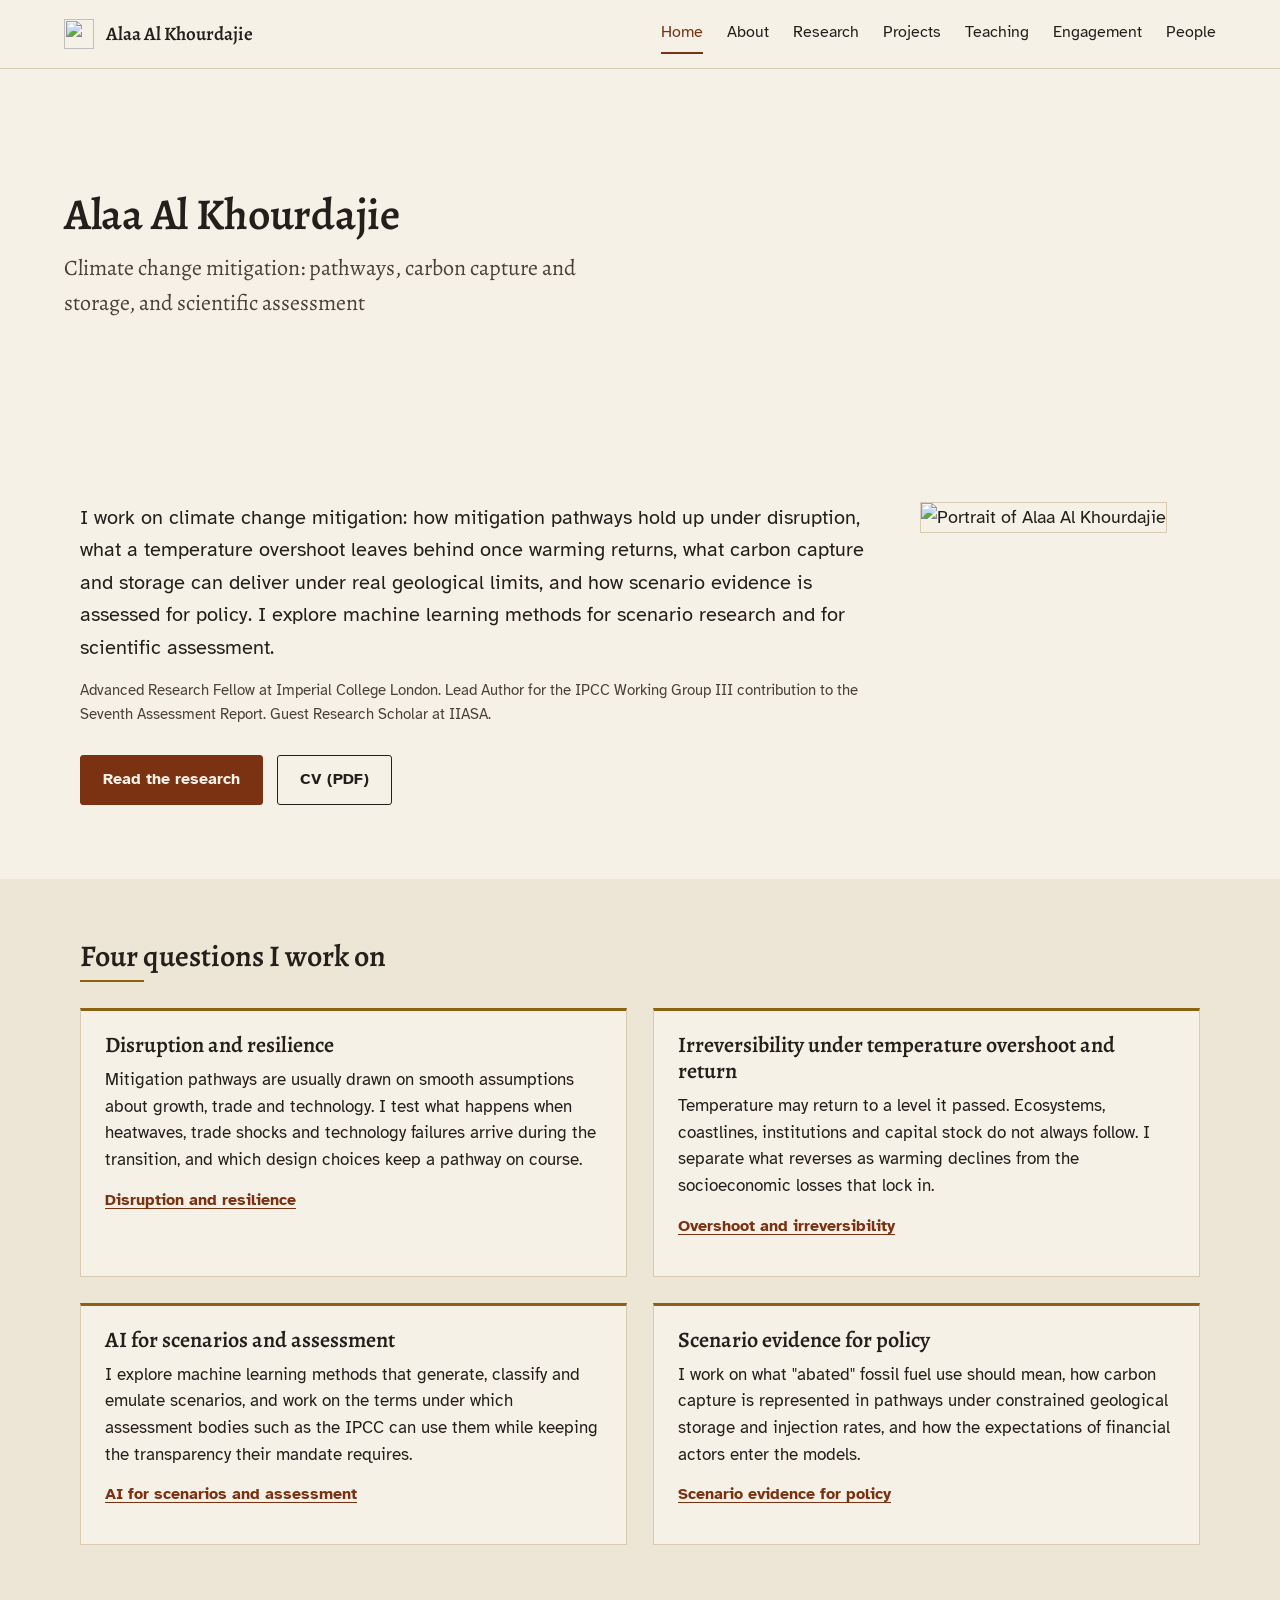
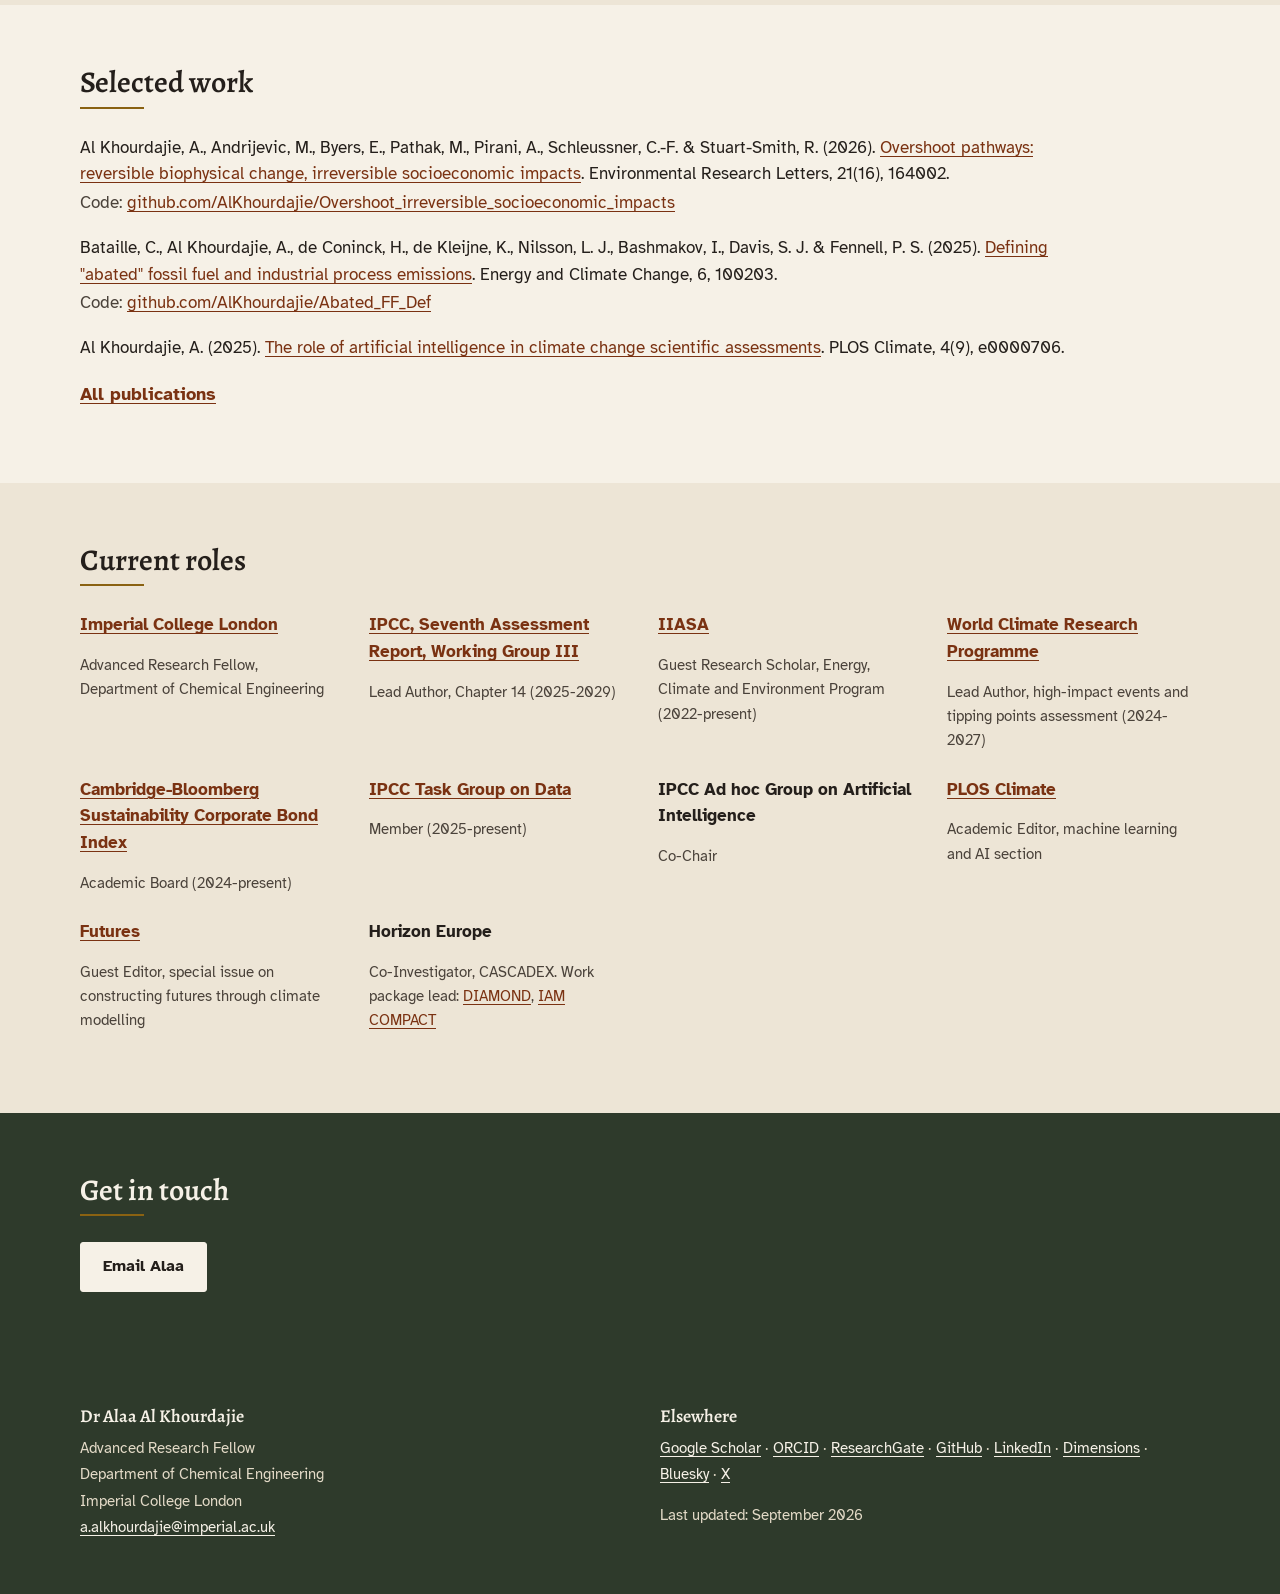
==== index.html @ 85ae9d43 "Initial site" ====
<!doctype html>
<html lang="en-GB">
<head>
<meta charset="utf-8">
<meta name="viewport" content="width=device-width, initial-scale=1">
<title>Alaa Al Khourdajie</title>
<meta name="description" content="Alaa Al Khourdajie works on climate change mitigation: pathways under disruption, overshoot and irreversibility, carbon capture and storage, and the assessment of scenario evidence for policy.">
<link rel="canonical" href="https://alkhourdajie.github.io/">
<meta property="og:title" content="Alaa Al Khourdajie">
<meta property="og:description" content="Alaa Al Khourdajie works on climate change mitigation: pathways under disruption, overshoot and irreversibility, carbon capture and storage, and the assessment of scenario evidence for policy.">
<meta property="og:type" content="website">
<meta property="og:url" content="https://alkhourdajie.github.io/">
<link rel="icon" href="assets/favicon.png">
<link rel="preconnect" href="https://fonts.googleapis.com">
<link rel="preconnect" href="https://fonts.gstatic.com" crossorigin>
<link rel="stylesheet" href="https://fonts.googleapis.com/css2?family=Alegreya:ital,wght@0,400;0,600;1,400&family=Atkinson+Hyperlegible:ital,wght@0,400;0,700;1,400&display=swap">
<link rel="stylesheet" href="styles.css">
</head>
<body>
<a class="skip-link" href="#main">Skip to content</a>
<nav class="site-nav" aria-label="Main">
  <a class="site-nav__brand" href="index.html">
    <img src="assets/mark.png" alt="" width="30" height="30">
    <span>Alaa Al Khourdajie</span>
  </a>
  <div class="site-nav__links">
      <a href="index.html" aria-current="page">Home</a>
      <a href="about.html">About</a>
      <a href="research.html">Research</a>
      <a href="projects.html">Projects</a>
      <a href="teaching.html">Teaching</a>
      <a href="engagement.html">Engagement</a>
      <a href="people.html">People</a>
  </div>
</nav>
<main id="main">
  <header class="banner banner--tall">
    <h1>Alaa Al Khourdajie</h1>
    <p>Climate change mitigation: pathways, carbon capture and storage, and scientific assessment</p>
  </header>
  <section class="section section--1">
    <div class="inner">
      <div class="split">
        <div class="split__text">
          <p class="lede">I work on climate change mitigation: how mitigation pathways hold up under disruption, what a temperature overshoot leaves behind once warming returns, what carbon capture and storage can deliver under real geological limits, and how scenario evidence is assessed for policy. I explore machine learning methods for scenario research and for scientific assessment.</p>
          <p class="meta">Advanced Research Fellow at Imperial College London. Lead Author for the IPCC Working Group III contribution to the Seventh Assessment Report. Guest Research Scholar at IIASA.</p>
        </div>
        <div class="split__aside"><img src="assets/portrait.jpg" alt="Portrait of Alaa Al Khourdajie" width="560"></div>
      </div>
      <p class="buttons">
        <a class="btn" href="research.html">Read the research</a>
        <a class="btn btn--outline" href="https://drive.google.com/file/d/173_zw1RUBTEBPXsNWRJx5iKy38nH7raI/view">CV (PDF)</a>
      </p>
    </div>
  </section>
  <section class="section section--2">
    <div class="inner">
      <h2>Four questions I work on</h2>
      <span class="rule-short"></span>
      <div class="grid">
        <div class="card">
          <h3>Disruption and resilience</h3>
          <p>Mitigation pathways are usually drawn on smooth assumptions about growth, trade and technology. I test what happens when heatwaves, trade shocks and technology failures arrive during the transition, and which design choices keep a pathway on course.</p>
          <p class="card__link"><a href="research.html">Disruption and resilience</a></p>
        </div>
        <div class="card">
          <h3>Irreversibility under temperature overshoot and return</h3>
          <p>Temperature may return to a level it passed. Ecosystems, coastlines, institutions and capital stock do not always follow. I separate what reverses as warming declines from the socioeconomic losses that lock in.</p>
          <p class="card__link"><a href="research.html">Overshoot and irreversibility</a></p>
        </div>
        <div class="card">
          <h3>AI for scenarios and assessment</h3>
          <p>I explore machine learning methods that generate, classify and emulate scenarios, and work on the terms under which assessment bodies such as the IPCC can use them while keeping the transparency their mandate requires.</p>
          <p class="card__link"><a href="research.html">AI for scenarios and assessment</a></p>
        </div>
        <div class="card">
          <h3>Scenario evidence for policy</h3>
          <p>I work on what "abated" fossil fuel use should mean, how carbon capture is represented in pathways under constrained geological storage and injection rates, and how the expectations of financial actors enter the models.</p>
          <p class="card__link"><a href="research.html">Scenario evidence for policy</a></p>
        </div>
      </div>
    </div>
  </section>
  <section class="section section--1">
    <div class="inner">
      <h2>Selected work</h2>
      <span class="rule-short"></span>
      <div class="entry">
        <p>Al Khourdajie, A., Andrijevic, M., Byers, E., Pathak, M., Pirani, A., Schleussner, C.-F. &amp; Stuart-Smith, R. (2026). <a href="https://doi.org/10.1088/1748-9326/ae96c9">Overshoot pathways: reversible biophysical change, irreversible socioeconomic impacts</a>. Environmental Research Letters, 21(16), 164002.</p>
        <p class="meta">Code: <a href="https://github.com/AlKhourdajie/Overshoot_irreversible_socioeconomic_impacts">github.com/AlKhourdajie/Overshoot_irreversible_socioeconomic_impacts</a></p>
      </div>
      <div class="entry">
        <p>Bataille, C., Al Khourdajie, A., de Coninck, H., de Kleijne, K., Nilsson, L. J., Bashmakov, I., Davis, S. J. &amp; Fennell, P. S. (2025). <a href="https://doi.org/10.1016/j.egycc.2025.100203">Defining "abated" fossil fuel and industrial process emissions</a>. Energy and Climate Change, 6, 100203.</p>
        <p class="meta">Code: <a href="https://github.com/AlKhourdajie/Abated_FF_Def">github.com/AlKhourdajie/Abated_FF_Def</a></p>
      </div>
      <div class="entry">
        <p>Al Khourdajie, A. (2025). <a href="https://doi.org/10.1371/journal.pclm.0000706">The role of artificial intelligence in climate change scientific assessments</a>. PLOS Climate, 4(9), e0000706.</p>
      </div>
      <p><strong><a href="research.html">All publications</a></strong></p>
    </div>
  </section>
  <section class="section section--2">
    <div class="inner">
      <h2>Current roles</h2>
      <span class="rule-short"></span>
      <div class="rows rows--cols">
        <div>
          <p class="row__title"><strong><a href="https://profiles.imperial.ac.uk/a.alkhourdajie">Imperial College London</a></strong></p>
          <p class="meta">Advanced Research Fellow, Department of Chemical Engineering</p>
        </div>
        <div>
          <p class="row__title"><strong><a href="https://www.ipcc.ch/assessment-report/ar7/">IPCC, Seventh Assessment Report, Working Group III</a></strong></p>
          <p class="meta">Lead Author, Chapter 14 (2025-2029)</p>
        </div>
        <div>
          <p class="row__title"><strong><a href="https://iiasa.ac.at/staff/alaa-al-khourdajie">IIASA</a></strong></p>
          <p class="meta">Guest Research Scholar, Energy, Climate and Environment Program (2022-present)</p>
        </div>
        <div>
          <p class="row__title"><strong><a href="https://www.wcrp-climate.org/slc-activities/tpa">World Climate Research Programme</a></strong></p>
          <p class="meta">Lead Author, high-impact events and tipping points assessment (2024-2027)</p>
        </div>
        <div>
          <p class="row__title"><strong><a href="https://www.cam.ac.uk/news/cambridge-research-first-global-bond-index-to-address-fossil-fuel-expansion">Cambridge-Bloomberg Sustainability Corporate Bond Index</a></strong></p>
          <p class="meta">Academic Board (2024-present)</p>
        </div>
        <div>
          <p class="row__title"><strong><a href="https://www.ipcc.ch/data/">IPCC Task Group on Data</a></strong></p>
          <p class="meta">Member (2025-present)</p>
        </div>
        <div>
          <p class="row__title"><strong>IPCC Ad hoc Group on Artificial Intelligence</strong></p>
          <p class="meta">Co-Chair</p>
        </div>
        <div>
          <p class="row__title"><strong><a href="https://journals.plos.org/climate/">PLOS Climate</a></strong></p>
          <p class="meta">Academic Editor, machine learning and AI section</p>
        </div>
        <div>
          <p class="row__title"><strong><a href="https://www.sciencedirect.com/special-issue/324878/constructing-futures-through-climate-modelling">Futures</a></strong></p>
          <p class="meta">Guest Editor, special issue on constructing futures through climate modelling</p>
        </div>
        <div>
          <p class="row__title"><strong>Horizon Europe</strong></p>
          <p class="meta">Co-Investigator, CASCADEX. Work package lead: <a href="https://climate-diamond.eu/">DIAMOND</a>, <a href="https://www.iam-compact.eu/">IAM COMPACT</a></p>
        </div>
      </div>
    </div>
  </section>
  <section class="section section--3">
    <div class="inner">
      <h2>Get in touch</h2>
      <span class="rule-short"></span>
      <p class="buttons">
        <a class="btn" href="mailto:a.alkhourdajie@imperial.ac.uk">Email Alaa</a>
      </p>
    </div>
  </section>
</main>
  <footer class="site-footer">
    <div class="inner">
      <div>
        <h2>Dr Alaa Al Khourdajie</h2>
        <p>Advanced Research Fellow<br>Department of Chemical Engineering<br>Imperial College London<br>
        <a href="mailto:a.alkhourdajie@imperial.ac.uk">a.alkhourdajie@imperial.ac.uk</a></p>
      </div>
      <div>
        <h2>Elsewhere</h2>
        <p><a href="https://scholar.google.co.uk/citations?user=NeUIQeAAAAAJ">Google Scholar</a> &middot;
        <a href="https://orcid.org/0000-0003-1376-7529">ORCID</a> &middot;
        <a href="https://www.researchgate.net/profile/Alaa_Al_Khourdajie">ResearchGate</a> &middot;
        <a href="https://github.com/AlKhourdajie">GitHub</a> &middot;
        <a href="https://www.linkedin.com/in/alaakh">LinkedIn</a> &middot;
        <a href="https://app.dimensions.ai/details/entities/publication/author/ur.014756040475.74">Dimensions</a> &middot;
        <a href="https://bsky.app/profile/dralaaclimate.bsky.social">Bluesky</a> &middot;
        <a href="https://twitter.com/DrAlaaClimate">X</a></p>
        <p>Last updated: September 2026</p>
      </div>
    </div>
  </footer>
</body>
</html>
---- styles.css ----
/* Field notebook — Alaa Al Khourdajie
   One stylesheet for the whole site. Tokens first, then layout, then components. */

:root {
  --parchment: #F6F1E7;
  --linen:     #EDE5D6;
  --moss:      #2E3A2B;
  --ink:       #241F1B;
  --ink-muted: #4A423A;
  --rust:      #7A3212;
  --rust-dark: #5E2510;
  --ochre:     #8A6212;
  --rule:      #D8CBB2;
  --moss-text: #F6F1E7;
  --moss-small:#E3DAC7;

  --serif: 'Alegreya', 'Lora', Georgia, 'Times New Roman', serif;
  --sans:  'Atkinson Hyperlegible', 'Source Sans 3', system-ui, -apple-system, 'Segoe UI', sans-serif;

  --measure: 70ch;
  --wide: 1120px;
  --gutter: clamp(20px, 5vw, 120px);
  --section-y: clamp(36px, 6vw, 60px);
}

*, *::before, *::after { box-sizing: border-box; }

html { -webkit-text-size-adjust: 100%; }

body {
  margin: 0;
  background: var(--parchment);
  color: var(--ink);
  font-family: var(--sans);
  font-size: 18px;
  line-height: 1.62;
}

h1, h2, h3 { font-family: var(--serif); font-weight: 600; line-height: 1.18; margin: 0; }
h1 { font-size: clamp(32px, 6vw, 44px); letter-spacing: -0.3px; }
h2 { font-size: clamp(25px, 4vw, 30px); }
h3 { font-size: clamp(19px, 2.4vw, 22px); }

p { margin: 0 0 14px; max-width: var(--measure); overflow-wrap: break-word; }
h1, h2, h3 { overflow-wrap: break-word; }

a { color: var(--rust); text-underline-offset: 3px; overflow-wrap: anywhere; }
a:hover { color: var(--rust-dark); }
a:focus-visible, button:focus-visible { outline: 3px solid var(--rust); outline-offset: 3px; }

img { max-width: 100%; height: auto; }

.skip-link {
  position: absolute; left: -9999px; top: 0; background: var(--rust); color: var(--parchment);
  padding: 12px 18px; z-index: 10;
}
.skip-link:focus { left: 0; }

/* ---------- navigation ---------- */
.site-nav {
  display: flex; flex-wrap: wrap; align-items: center; justify-content: space-between;
  gap: 14px 28px; padding: 14px var(--gutter);
  background: var(--parchment); border-bottom: 1px solid var(--rule);
}
.site-nav__brand { display: flex; align-items: center; gap: 12px; font-family: var(--serif);
  font-weight: 600; font-size: 19px; color: var(--ink); text-decoration: none; }
.site-nav__brand img { width: 30px; height: 30px; }
.site-nav__links { display: flex; flex-wrap: wrap; gap: 8px 24px; }
.site-nav__links a {
  font-size: 16px; color: var(--ink); text-decoration: none;
  padding: 6px 0; border-bottom: 2px solid transparent;
}
.site-nav__links a:hover { border-bottom-color: var(--rule); }
.site-nav__links a[aria-current="page"] { color: var(--rust); border-bottom-color: var(--rust); }

/* ---------- header banner ---------- */
.banner {
  background-image: url("assets/banner.jpg");
  background-size: cover; background-position: center;
  padding: clamp(40px, 8vw, 84px) var(--gutter);
}
.banner--tall { padding-block: clamp(56px, 11vw, 120px); }
.banner p { font-family: var(--serif); font-size: clamp(18px, 2.6vw, 22px);
  color: var(--ink-muted); margin: 10px 0 0; max-width: 46ch; }

/* ---------- sections ---------- */
.section { padding: var(--section-y) var(--gutter); }
.section--1 { background: var(--parchment); }
.section--2 { background: var(--linen); }
.section--3 { background: var(--moss); color: var(--moss-text); }
.section--3 h2, .section--3 p { color: var(--moss-text); }
.section > .inner { max-width: var(--wide); margin: 0 auto; }

.section h2 + .rule-short { display: block; width: 64px; height: 2px;
  background: var(--ochre); margin: 6px 0 26px; }

.lede { font-size: clamp(18px, 2.4vw, 20px); max-width: 62ch; }
.meta { font-size: 15px; color: var(--ink-muted); max-width: 82ch; margin: 0 0 4px; }
.section--3 .meta { color: var(--moss-small); }
.eyebrow { font-size: 15px; letter-spacing: 1.2px; text-transform: uppercase;
  color: var(--ink-muted); margin: 0 0 12px; }

/* ---------- buttons ---------- */
.buttons { display: flex; flex-wrap: wrap; gap: 14px; margin-top: 24px; }
.btn {
  display: inline-block; padding: 11px 22px; border-radius: 3px;
  font-weight: 700; font-size: 16px; text-decoration: none;
  background: var(--rust); color: var(--parchment); border: 1.5px solid var(--rust);
}
.btn:hover { background: var(--rust-dark); border-color: var(--rust-dark); color: var(--parchment); }
.btn--outline { background: transparent; color: var(--ink); border-color: var(--ink); }
.btn--outline:hover { background: var(--ink); color: var(--parchment); }
.section--3 .btn { background: var(--parchment); color: var(--ink); border-color: var(--parchment); }
.section--3 .btn:hover { background: var(--moss-small); color: var(--ink); }

/* ---------- layout helpers ---------- */
.split { display: flex; flex-wrap: wrap; gap: clamp(24px, 4vw, 44px); align-items: flex-start; }
.split > .split__text { flex: 1 1 380px; }
.split > .split__aside { flex: 0 1 280px; }
.split img { border: 1px solid var(--rule); }

.grid { display: grid; gap: 26px; grid-template-columns: 1fr; }
@media (min-width: 720px) { .grid { grid-template-columns: repeat(2, minmax(0, 1fr)); } }
.cols-3 { display: grid; gap: 36px; grid-template-columns: repeat(auto-fit, minmax(240px, 1fr)); }
.cols-2 { display: grid; gap: 40px; grid-template-columns: repeat(auto-fit, minmax(260px, 1fr)); }

/* ---------- cards ---------- */
.card {
  background: rgba(255,255,255,0.45); border: 1px solid var(--rule);
  border-top: 3px solid var(--ochre); padding: 22px 24px;
}
.section--2 .card { background: var(--parchment); }
.card h3 { margin-bottom: 8px; }
.card p { font-size: 16.5px; }
.card .card__link { font-weight: 700; font-size: 16px; }

/* ---------- entries and lists ---------- */
.entry { margin-bottom: 18px; max-width: 82ch; }
.entry p { margin: 0; font-size: 16.5px; max-width: none; }
.entry .meta { margin-top: 2px; }
.rows > div { margin-bottom: 16px; }
.rows--cols { display: grid; gap: 4px 36px; grid-template-columns: repeat(auto-fit, minmax(250px, 1fr)); align-items: start; }
.rows .row__title { font-size: 16.5px; font-weight: 700; }

/* ---------- collapsible years ---------- */
details.year {
  border: 1px solid var(--rule); background: rgba(255,255,255,0.45);
  margin-bottom: 12px; max-width: 88ch;
}
details.year > summary {
  cursor: pointer; padding: 13px 20px; font-family: var(--serif);
  font-size: 20px; font-weight: 600; list-style: none;
  display: flex; justify-content: space-between; align-items: center;
}
details.year > summary::-webkit-details-marker { display: none; }
details.year > summary::after { content: "+"; color: var(--rust); font-size: 20px; }
details.year[open] > summary::after { content: "\2013"; }
details.year > .year__body { padding: 4px 20px 12px; border-top: 1px solid var(--rule); }

/* ---------- quote ---------- */
.quote { border-top: 1px solid var(--rule); border-bottom: 1px solid var(--rule);
  padding: 26px 0; max-width: 74ch; }
.quote p { font-style: italic; font-size: 17.5px; }

/* ---------- video ---------- */
.video { position: relative; width: 100%; max-width: 620px; aspect-ratio: 16 / 9; }
.video iframe { position: absolute; inset: 0; width: 100%; height: 100%; border: 0; }

/* ---------- footer ---------- */
.site-footer { background: var(--moss); color: var(--moss-text); padding: 40px var(--gutter); }
.site-footer .inner { max-width: var(--wide); margin: 0 auto;
  display: grid; gap: 40px; grid-template-columns: repeat(auto-fit, minmax(260px, 1fr)); }
.site-footer h2 { font-size: 18px; margin-bottom: 8px; }
.site-footer p, .site-footer li { font-size: 15px; color: var(--moss-small); line-height: 1.75; }
.site-footer a { color: var(--moss-text); }
.site-footer a:hover { color: var(--moss-small); }
.site-footer ul { list-style: none; margin: 0; padding: 0; }

@media print {
  .site-nav, .skip-link { display: none; }
  body { background: #fff; }
}
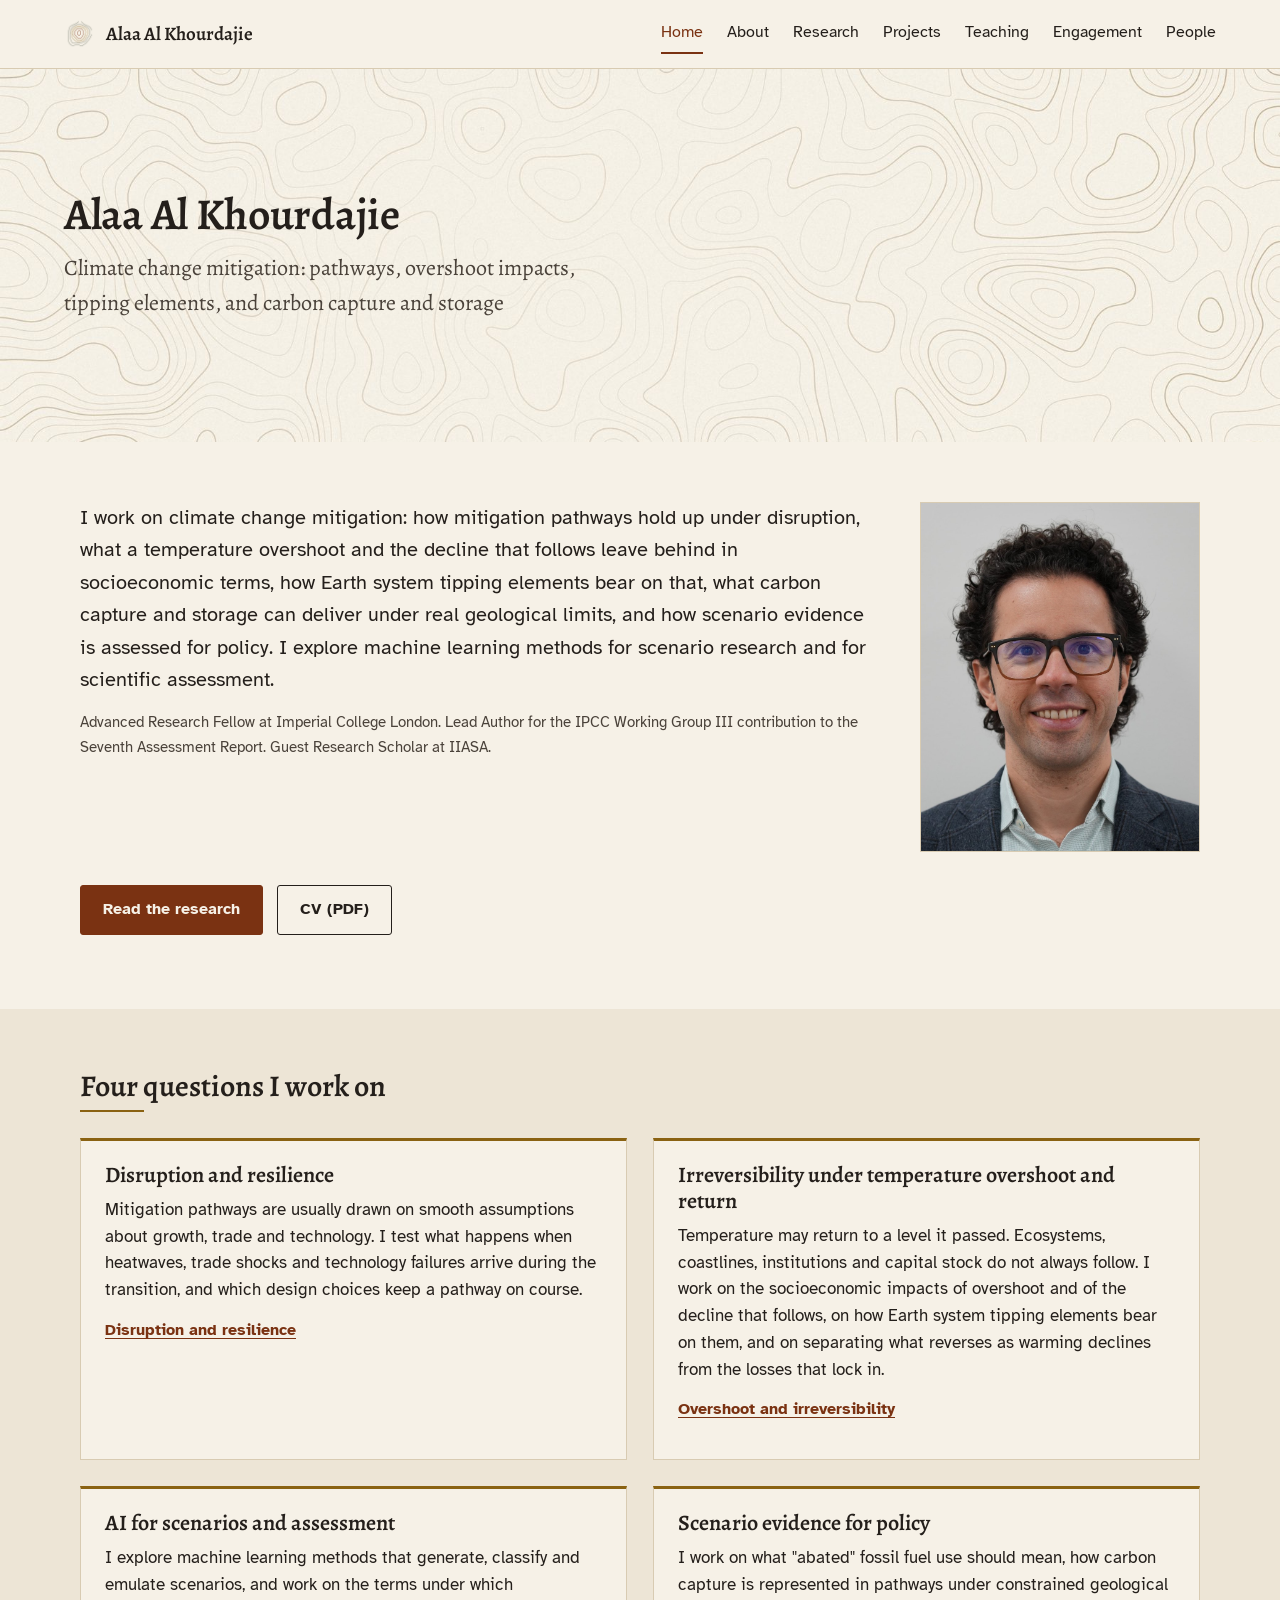
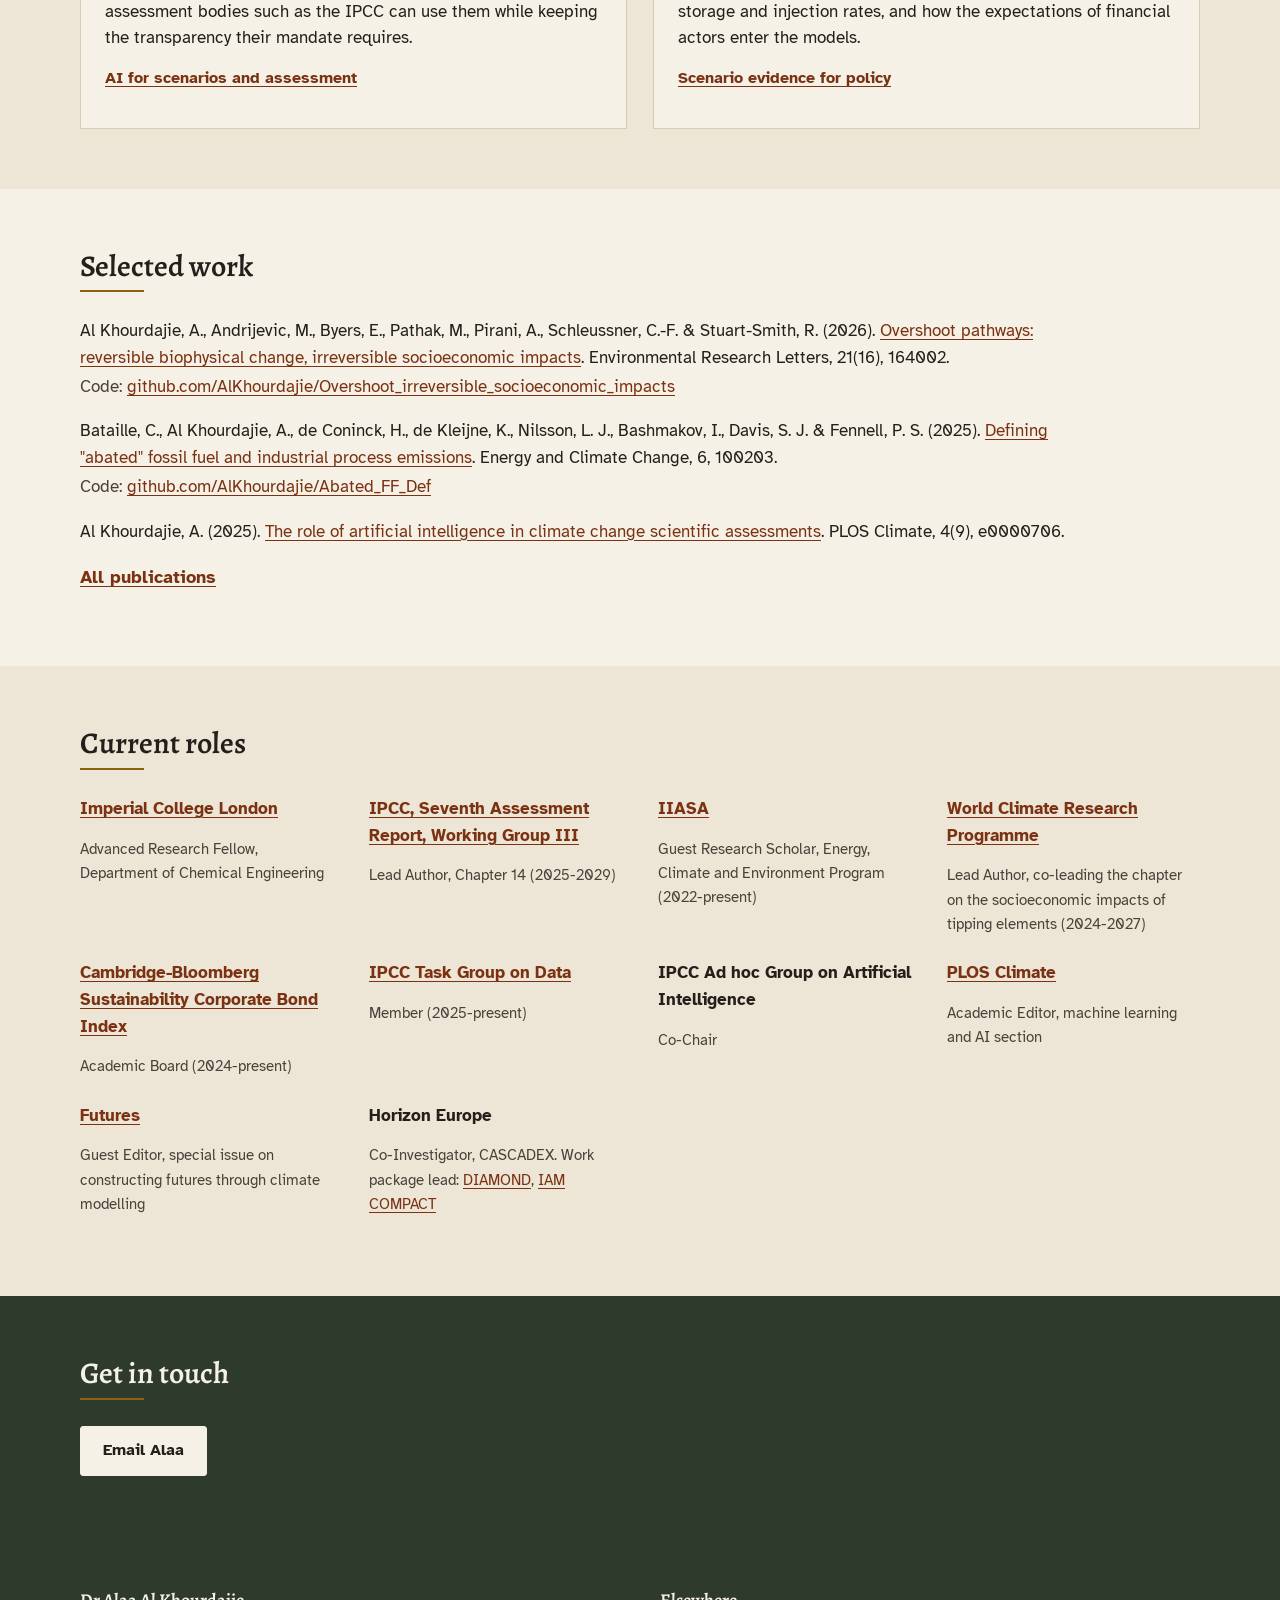
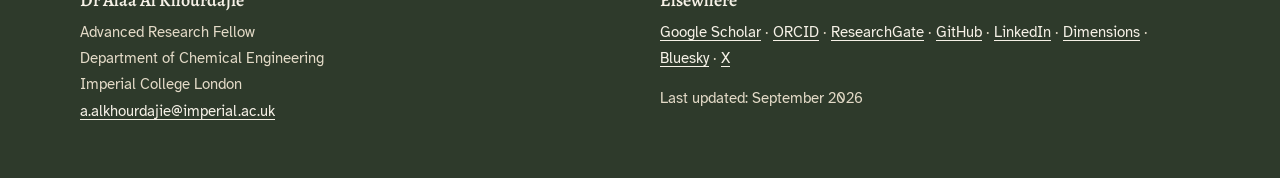
==== commit ec1b6e8d: "Overshoot and tipping elements framing, three papers added, external links in new tabs, restore imag" ====
--- a/index.html
+++ b/index.html
@@ -36,20 +36,20 @@
 <main id="main">
   <header class="banner banner--tall">
     <h1>Alaa Al Khourdajie</h1>
-    <p>Climate change mitigation: pathways, carbon capture and storage, and scientific assessment</p>
+    <p>Climate change mitigation: pathways, overshoot impacts, tipping elements, and carbon capture and storage</p>
   </header>
   <section class="section section--1">
     <div class="inner">
       <div class="split">
         <div class="split__text">
-          <p class="lede">I work on climate change mitigation: how mitigation pathways hold up under disruption, what a temperature overshoot leaves behind once warming returns, what carbon capture and storage can deliver under real geological limits, and how scenario evidence is assessed for policy. I explore machine learning methods for scenario research and for scientific assessment.</p>
+          <p class="lede">I work on climate change mitigation: how mitigation pathways hold up under disruption, what a temperature overshoot and the decline that follows leave behind in socioeconomic terms, how Earth system tipping elements bear on that, what carbon capture and storage can deliver under real geological limits, and how scenario evidence is assessed for policy. I explore machine learning methods for scenario research and for scientific assessment.</p>
           <p class="meta">Advanced Research Fellow at Imperial College London. Lead Author for the IPCC Working Group III contribution to the Seventh Assessment Report. Guest Research Scholar at IIASA.</p>
         </div>
         <div class="split__aside"><img src="assets/portrait.jpg" alt="Portrait of Alaa Al Khourdajie" width="560"></div>
       </div>
       <p class="buttons">
         <a class="btn" href="research.html">Read the research</a>
-        <a class="btn btn--outline" href="https://drive.google.com/file/d/173_zw1RUBTEBPXsNWRJx5iKy38nH7raI/view">CV (PDF)</a>
+        <a class="btn btn--outline" href="https://drive.google.com/file/d/173_zw1RUBTEBPXsNWRJx5iKy38nH7raI/view" target="_blank" rel="noopener">CV (PDF)</a>
       </p>
     </div>
   </section>
@@ -65,7 +65,7 @@
         </div>
         <div class="card">
           <h3>Irreversibility under temperature overshoot and return</h3>
-          <p>Temperature may return to a level it passed. Ecosystems, coastlines, institutions and capital stock do not always follow. I separate what reverses as warming declines from the socioeconomic losses that lock in.</p>
+          <p>Temperature may return to a level it passed. Ecosystems, coastlines, institutions and capital stock do not always follow. I work on the socioeconomic impacts of overshoot and of the decline that follows, on how Earth system tipping elements bear on them, and on separating what reverses as warming declines from the losses that lock in.</p>
           <p class="card__link"><a href="research.html">Overshoot and irreversibility</a></p>
         </div>
         <div class="card">
@@ -86,15 +86,15 @@
       <h2>Selected work</h2>
       <span class="rule-short"></span>
       <div class="entry">
-        <p>Al Khourdajie, A., Andrijevic, M., Byers, E., Pathak, M., Pirani, A., Schleussner, C.-F. &amp; Stuart-Smith, R. (2026). <a href="https://doi.org/10.1088/1748-9326/ae96c9">Overshoot pathways: reversible biophysical change, irreversible socioeconomic impacts</a>. Environmental Research Letters, 21(16), 164002.</p>
-        <p class="meta">Code: <a href="https://github.com/AlKhourdajie/Overshoot_irreversible_socioeconomic_impacts">github.com/AlKhourdajie/Overshoot_irreversible_socioeconomic_impacts</a></p>
+        <p>Al Khourdajie, A., Andrijevic, M., Byers, E., Pathak, M., Pirani, A., Schleussner, C.-F. &amp; Stuart-Smith, R. (2026). <a href="https://doi.org/10.1088/1748-9326/ae96c9" target="_blank" rel="noopener">Overshoot pathways: reversible biophysical change, irreversible socioeconomic impacts</a>. Environmental Research Letters, 21(16), 164002.</p>
+        <p class="meta">Code: <a href="https://github.com/AlKhourdajie/Overshoot_irreversible_socioeconomic_impacts" target="_blank" rel="noopener">github.com/AlKhourdajie/Overshoot_irreversible_socioeconomic_impacts</a></p>
       </div>
       <div class="entry">
-        <p>Bataille, C., Al Khourdajie, A., de Coninck, H., de Kleijne, K., Nilsson, L. J., Bashmakov, I., Davis, S. J. &amp; Fennell, P. S. (2025). <a href="https://doi.org/10.1016/j.egycc.2025.100203">Defining "abated" fossil fuel and industrial process emissions</a>. Energy and Climate Change, 6, 100203.</p>
-        <p class="meta">Code: <a href="https://github.com/AlKhourdajie/Abated_FF_Def">github.com/AlKhourdajie/Abated_FF_Def</a></p>
+        <p>Bataille, C., Al Khourdajie, A., de Coninck, H., de Kleijne, K., Nilsson, L. J., Bashmakov, I., Davis, S. J. &amp; Fennell, P. S. (2025). <a href="https://doi.org/10.1016/j.egycc.2025.100203" target="_blank" rel="noopener">Defining "abated" fossil fuel and industrial process emissions</a>. Energy and Climate Change, 6, 100203.</p>
+        <p class="meta">Code: <a href="https://github.com/AlKhourdajie/Abated_FF_Def" target="_blank" rel="noopener">github.com/AlKhourdajie/Abated_FF_Def</a></p>
       </div>
       <div class="entry">
-        <p>Al Khourdajie, A. (2025). <a href="https://doi.org/10.1371/journal.pclm.0000706">The role of artificial intelligence in climate change scientific assessments</a>. PLOS Climate, 4(9), e0000706.</p>
+        <p>Al Khourdajie, A. (2025). <a href="https://doi.org/10.1371/journal.pclm.0000706" target="_blank" rel="noopener">The role of artificial intelligence in climate change scientific assessments</a>. PLOS Climate, 4(9), e0000706.</p>
       </div>
       <p><strong><a href="research.html">All publications</a></strong></p>
     </div>
@@ -105,27 +105,27 @@
       <span class="rule-short"></span>
       <div class="rows rows--cols">
         <div>
-          <p class="row__title"><strong><a href="https://profiles.imperial.ac.uk/a.alkhourdajie">Imperial College London</a></strong></p>
+          <p class="row__title"><strong><a href="https://profiles.imperial.ac.uk/a.alkhourdajie" target="_blank" rel="noopener">Imperial College London</a></strong></p>
           <p class="meta">Advanced Research Fellow, Department of Chemical Engineering</p>
         </div>
         <div>
-          <p class="row__title"><strong><a href="https://www.ipcc.ch/assessment-report/ar7/">IPCC, Seventh Assessment Report, Working Group III</a></strong></p>
+          <p class="row__title"><strong><a href="https://www.ipcc.ch/assessment-report/ar7/" target="_blank" rel="noopener">IPCC, Seventh Assessment Report, Working Group III</a></strong></p>
           <p class="meta">Lead Author, Chapter 14 (2025-2029)</p>
         </div>
         <div>
-          <p class="row__title"><strong><a href="https://iiasa.ac.at/staff/alaa-al-khourdajie">IIASA</a></strong></p>
+          <p class="row__title"><strong><a href="https://iiasa.ac.at/staff/alaa-al-khourdajie" target="_blank" rel="noopener">IIASA</a></strong></p>
           <p class="meta">Guest Research Scholar, Energy, Climate and Environment Program (2022-present)</p>
         </div>
         <div>
-          <p class="row__title"><strong><a href="https://www.wcrp-climate.org/slc-activities/tpa">World Climate Research Programme</a></strong></p>
-          <p class="meta">Lead Author, high-impact events and tipping points assessment (2024-2027)</p>
+          <p class="row__title"><strong><a href="https://www.wcrp-climate.org/slc-activities/tpa" target="_blank" rel="noopener">World Climate Research Programme</a></strong></p>
+          <p class="meta">Lead Author, co-leading the chapter on the socioeconomic impacts of tipping elements (2024-2027)</p>
         </div>
         <div>
-          <p class="row__title"><strong><a href="https://www.cam.ac.uk/news/cambridge-research-first-global-bond-index-to-address-fossil-fuel-expansion">Cambridge-Bloomberg Sustainability Corporate Bond Index</a></strong></p>
+          <p class="row__title"><strong><a href="https://www.cam.ac.uk/news/cambridge-research-first-global-bond-index-to-address-fossil-fuel-expansion" target="_blank" rel="noopener">Cambridge-Bloomberg Sustainability Corporate Bond Index</a></strong></p>
           <p class="meta">Academic Board (2024-present)</p>
         </div>
         <div>
-          <p class="row__title"><strong><a href="https://www.ipcc.ch/data/">IPCC Task Group on Data</a></strong></p>
+          <p class="row__title"><strong><a href="https://www.ipcc.ch/data/" target="_blank" rel="noopener">IPCC Task Group on Data</a></strong></p>
           <p class="meta">Member (2025-present)</p>
         </div>
         <div>
@@ -133,16 +133,16 @@
           <p class="meta">Co-Chair</p>
         </div>
         <div>
-          <p class="row__title"><strong><a href="https://journals.plos.org/climate/">PLOS Climate</a></strong></p>
+          <p class="row__title"><strong><a href="https://journals.plos.org/climate/" target="_blank" rel="noopener">PLOS Climate</a></strong></p>
           <p class="meta">Academic Editor, machine learning and AI section</p>
         </div>
         <div>
-          <p class="row__title"><strong><a href="https://www.sciencedirect.com/special-issue/324878/constructing-futures-through-climate-modelling">Futures</a></strong></p>
+          <p class="row__title"><strong><a href="https://www.sciencedirect.com/special-issue/324878/constructing-futures-through-climate-modelling" target="_blank" rel="noopener">Futures</a></strong></p>
           <p class="meta">Guest Editor, special issue on constructing futures through climate modelling</p>
         </div>
         <div>
           <p class="row__title"><strong>Horizon Europe</strong></p>
-          <p class="meta">Co-Investigator, CASCADEX. Work package lead: <a href="https://climate-diamond.eu/">DIAMOND</a>, <a href="https://www.iam-compact.eu/">IAM COMPACT</a></p>
+          <p class="meta">Co-Investigator, CASCADEX. Work package lead: <a href="https://climate-diamond.eu/" target="_blank" rel="noopener">DIAMOND</a>, <a href="https://www.iam-compact.eu/" target="_blank" rel="noopener">IAM COMPACT</a></p>
         </div>
       </div>
     </div>
--- a/styles.css
+++ b/styles.css
@@ -160,7 +160,8 @@
 /* ---------- quote ---------- */
 .quote { border-top: 1px solid var(--rule); border-bottom: 1px solid var(--rule);
   padding: 26px 0; max-width: 74ch; }
-.quote p { font-style: italic; font-size: 17.5px; }
+.quote p { font-style: italic; font-size: 17.5px; margin-bottom: 6px; }
+.quote p.meta { font-style: normal; margin-top: 14px; }
 
 /* ---------- video ---------- */
 .video { position: relative; width: 100%; max-width: 620px; aspect-ratio: 16 / 9; }
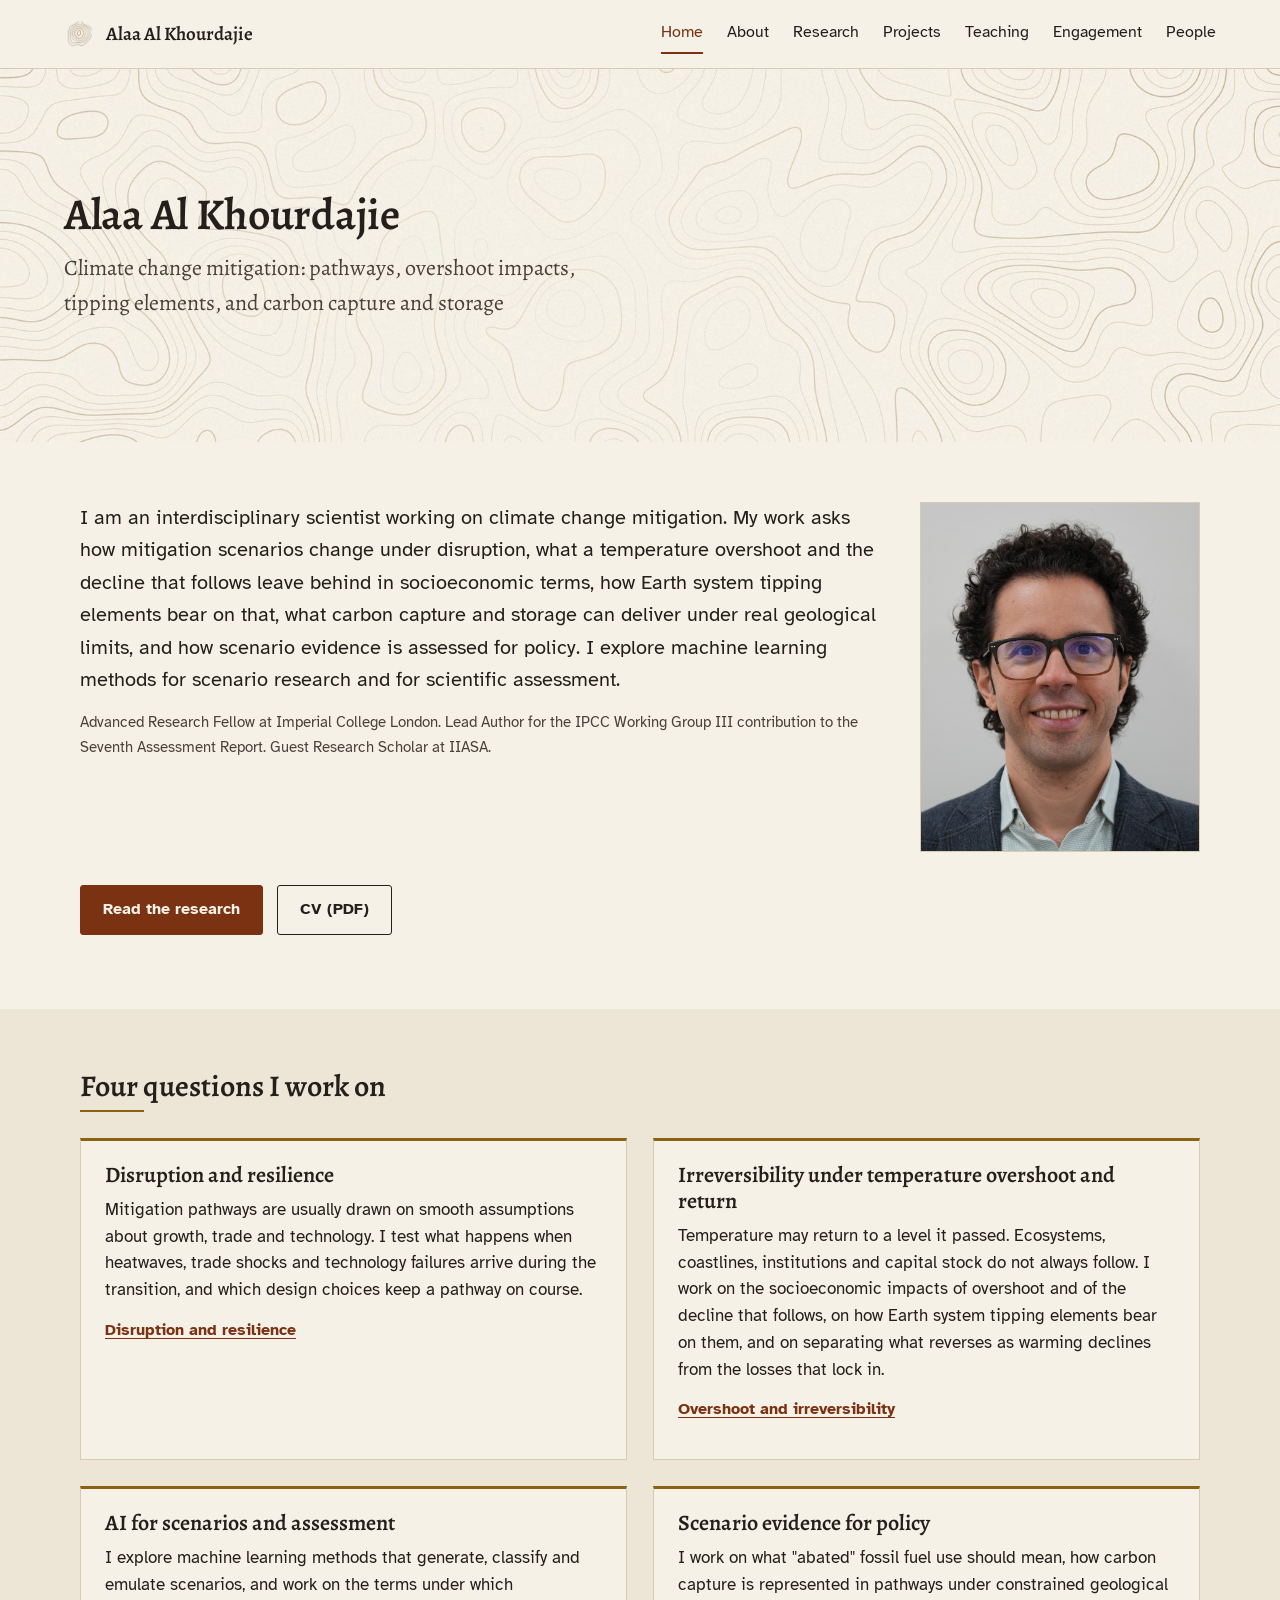
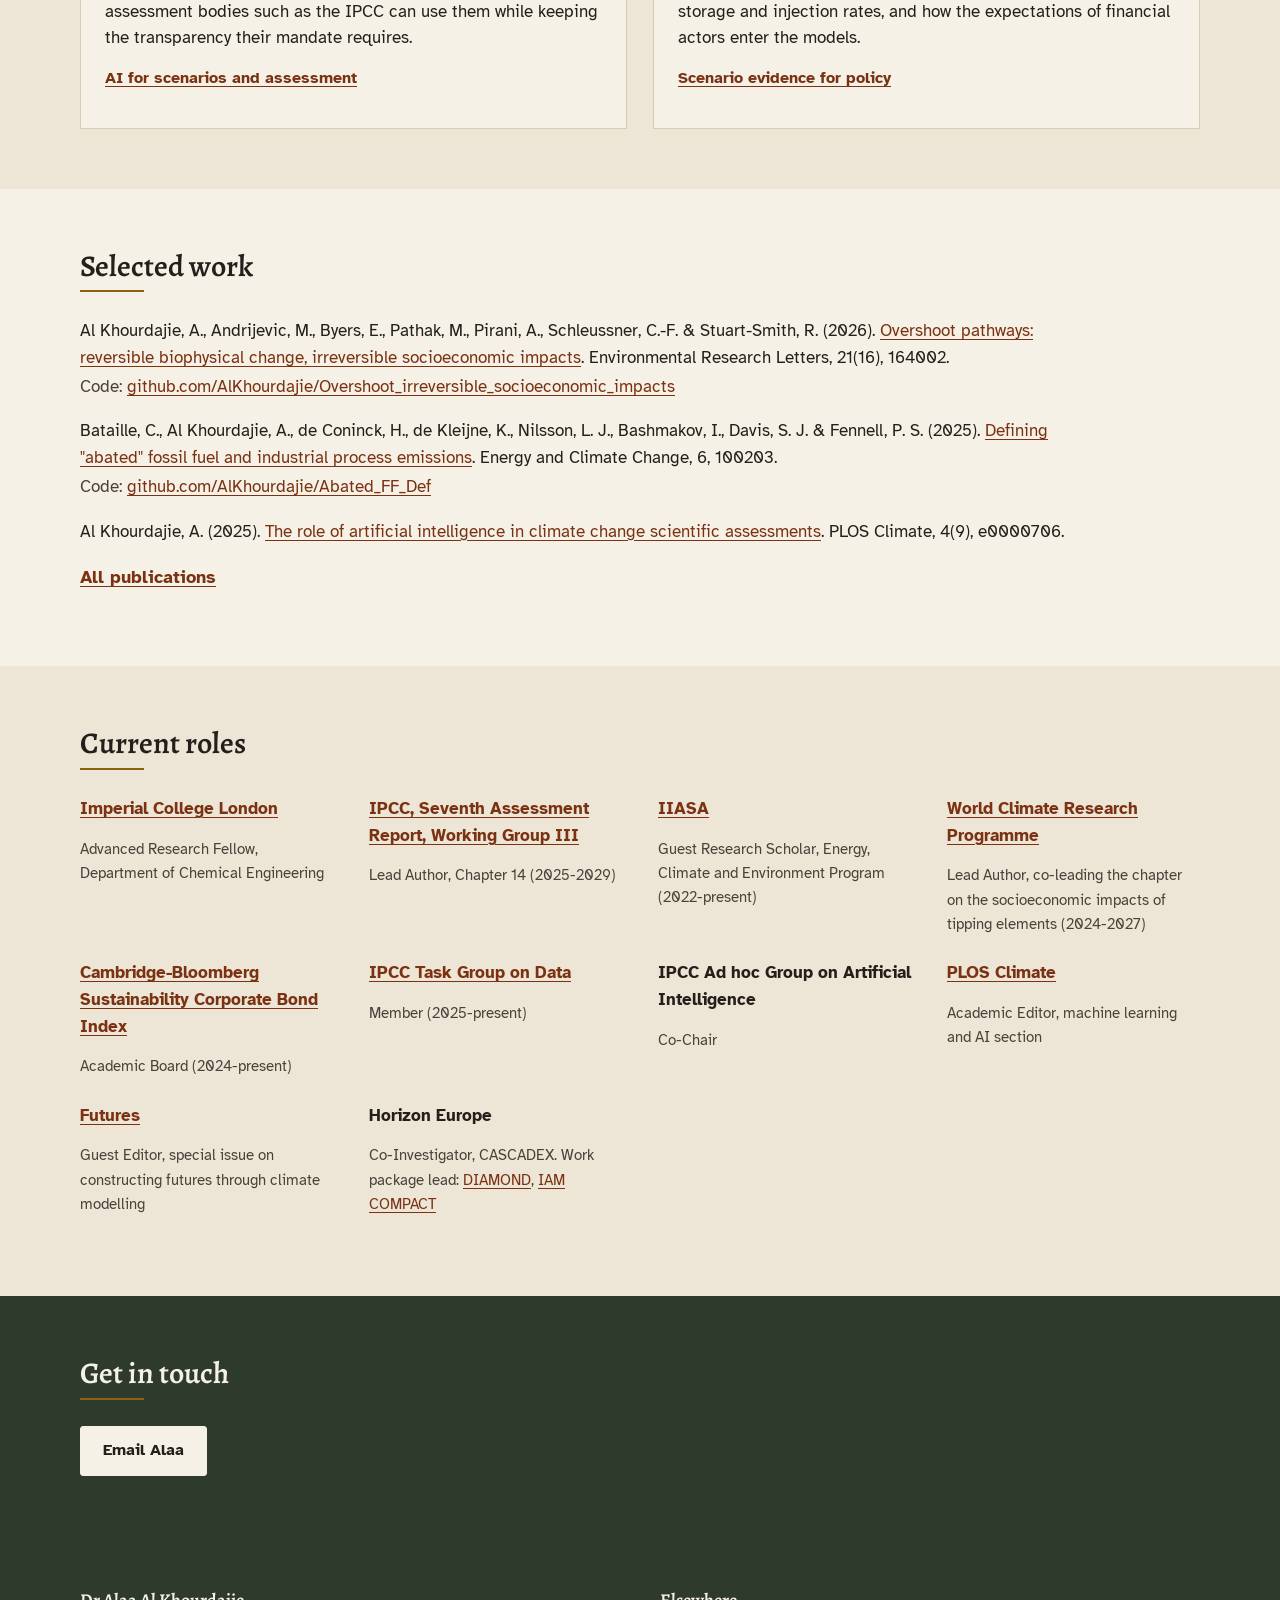
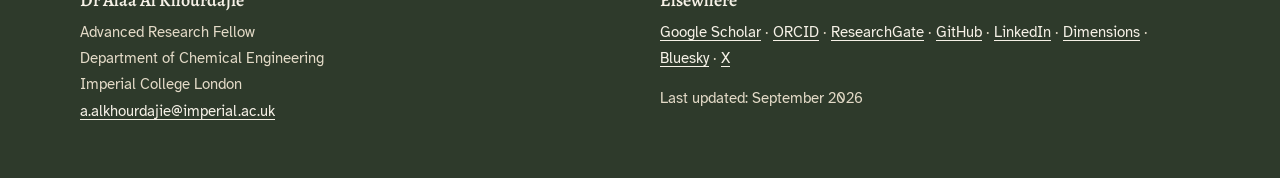
==== commit 2c9d9cf3: "Revise lede paragraph for clarity and conciseness" ====
--- a/index.html
+++ b/index.html
@@ -42,7 +42,7 @@
     <div class="inner">
       <div class="split">
         <div class="split__text">
-          <p class="lede">I work on climate change mitigation: how mitigation pathways hold up under disruption, what a temperature overshoot and the decline that follows leave behind in socioeconomic terms, how Earth system tipping elements bear on that, what carbon capture and storage can deliver under real geological limits, and how scenario evidence is assessed for policy. I explore machine learning methods for scenario research and for scientific assessment.</p>
+          <p class="lede">I am an interdisciplinary scientist working on climate change mitigation. My work asks how mitigation scenarios change under disruption, what a temperature overshoot and the decline that follows leave behind in socioeconomic terms, how Earth system tipping elements bear on that, what carbon capture and storage can deliver under real geological limits, and how scenario evidence is assessed for policy. I explore machine learning methods for scenario research and for scientific assessment.</p>
           <p class="meta">Advanced Research Fellow at Imperial College London. Lead Author for the IPCC Working Group III contribution to the Seventh Assessment Report. Guest Research Scholar at IIASA.</p>
         </div>
         <div class="split__aside"><img src="assets/portrait.jpg" alt="Portrait of Alaa Al Khourdajie" width="560"></div>
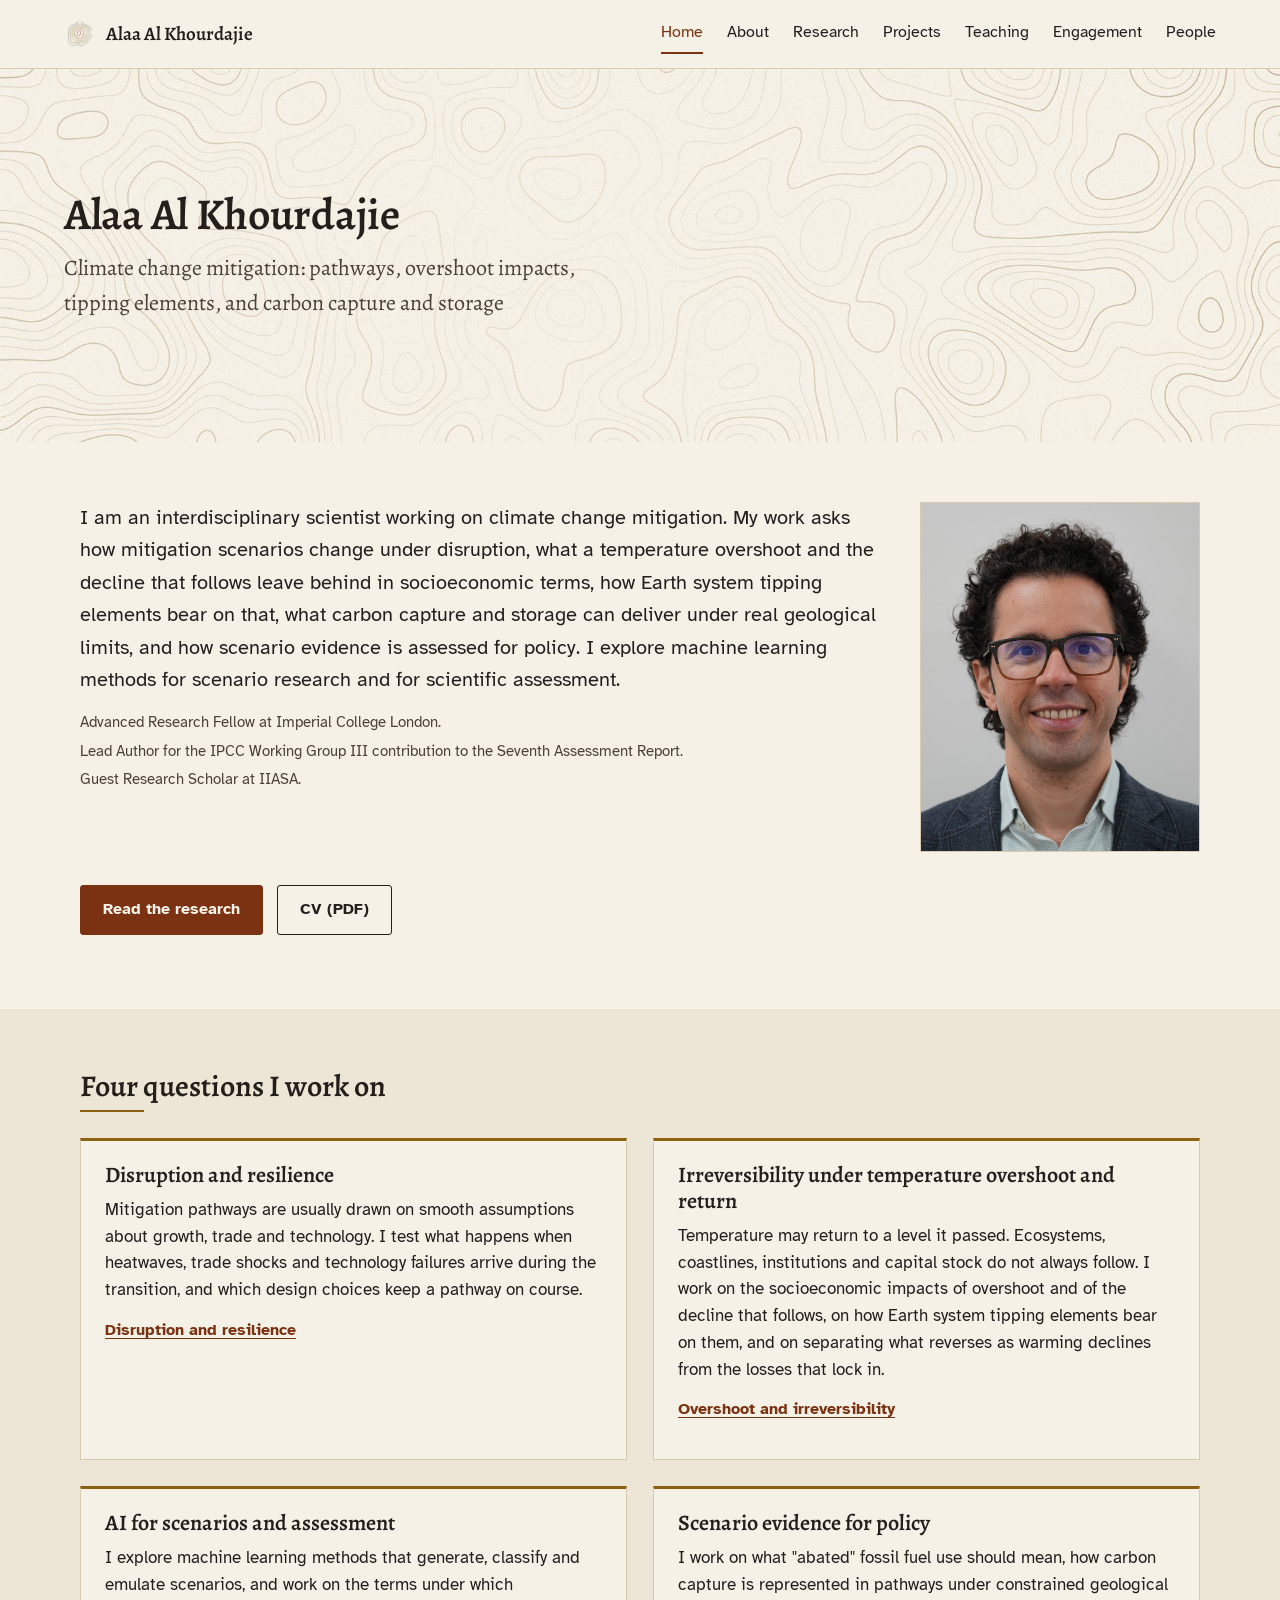
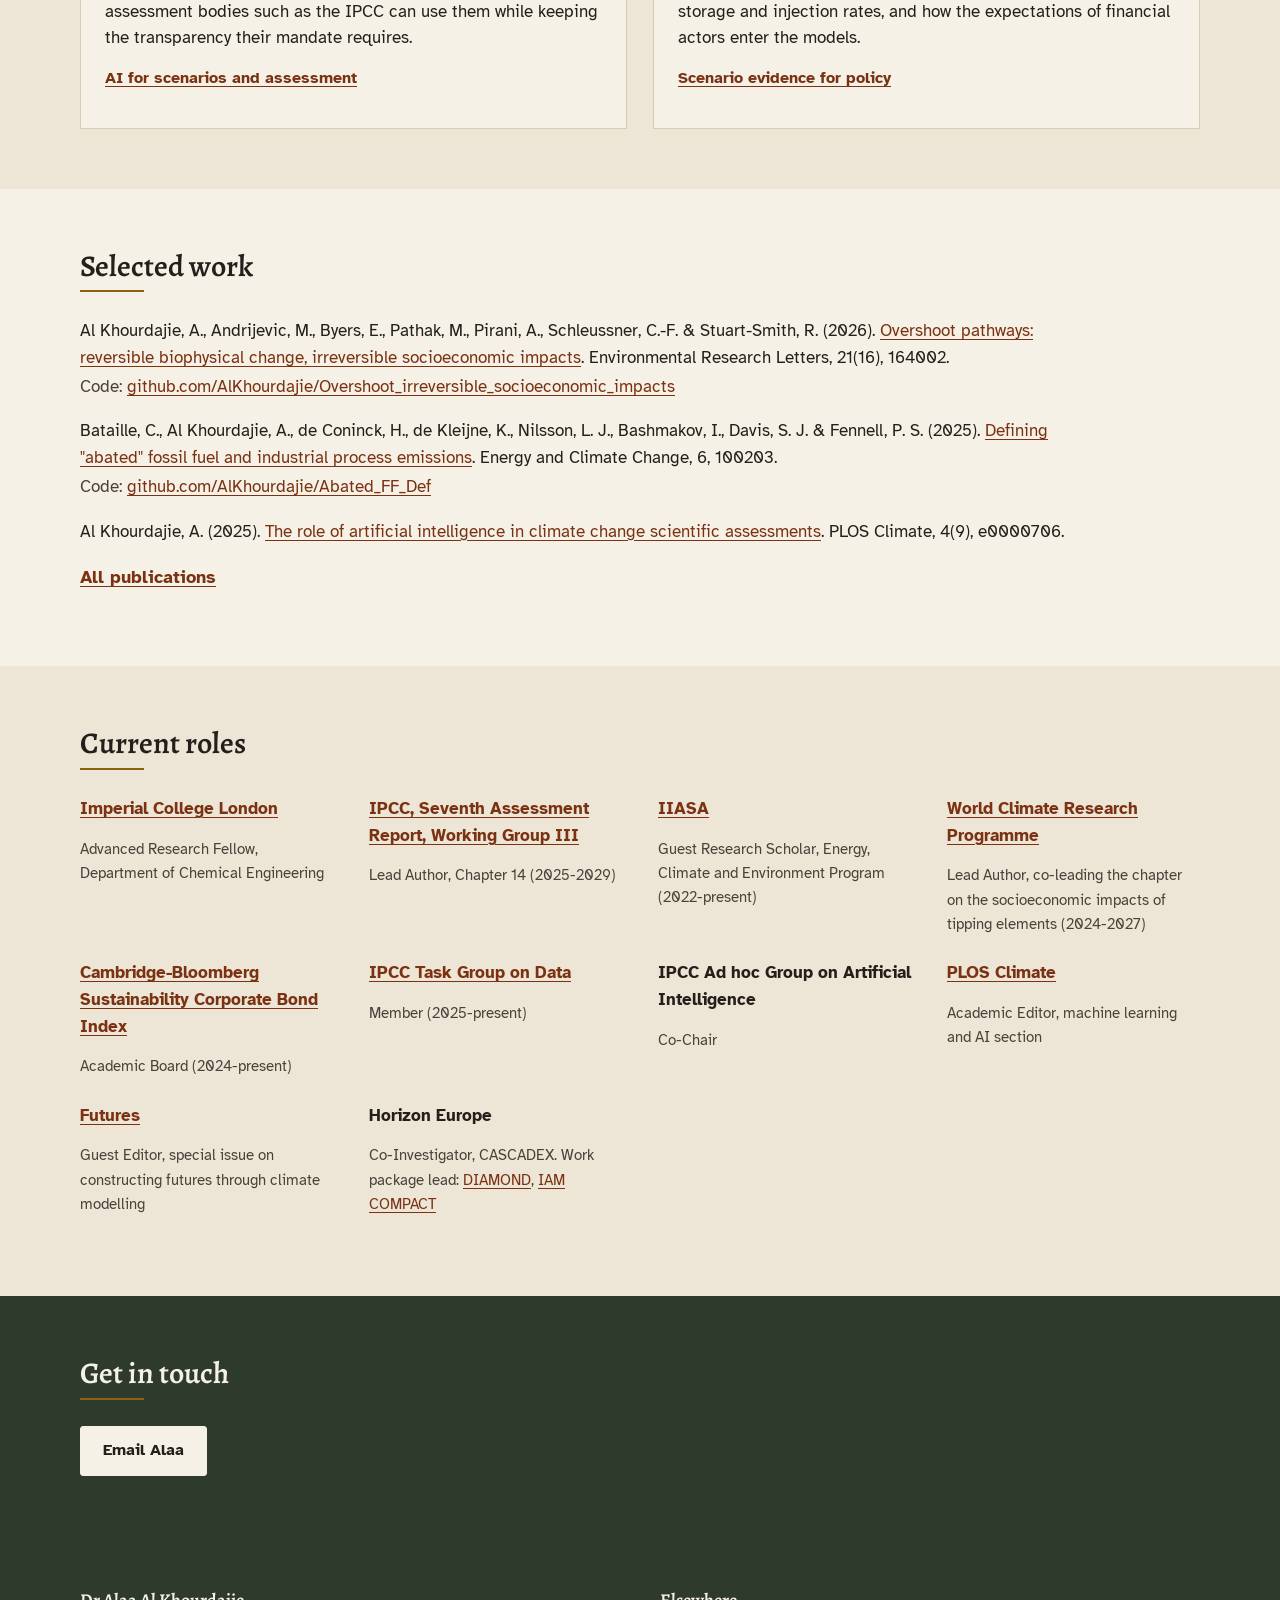
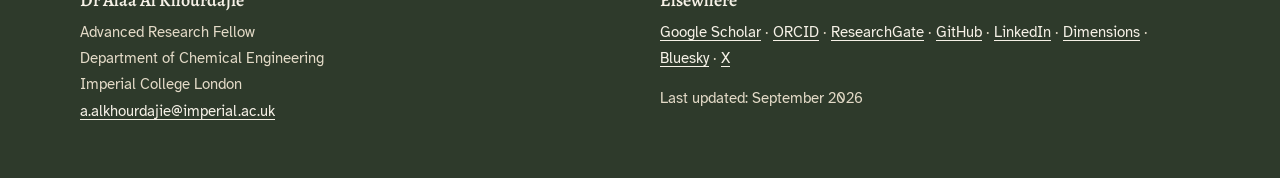
==== commit 7100e958: "Refactor meta information into separate paragraphs Split the meta information into separate paragrap" ====
--- a/index.html
+++ b/index.html
@@ -43,7 +43,9 @@
       <div class="split">
         <div class="split__text">
           <p class="lede">I am an interdisciplinary scientist working on climate change mitigation. My work asks how mitigation scenarios change under disruption, what a temperature overshoot and the decline that follows leave behind in socioeconomic terms, how Earth system tipping elements bear on that, what carbon capture and storage can deliver under real geological limits, and how scenario evidence is assessed for policy. I explore machine learning methods for scenario research and for scientific assessment.</p>
-          <p class="meta">Advanced Research Fellow at Imperial College London. Lead Author for the IPCC Working Group III contribution to the Seventh Assessment Report. Guest Research Scholar at IIASA.</p>
+          <p class="meta">Advanced Research Fellow at Imperial College London. 
+          <p class="meta">Lead Author for the IPCC Working Group III contribution to the Seventh Assessment Report. 
+          <p class="meta">Guest Research Scholar at IIASA.</p>
         </div>
         <div class="split__aside"><img src="assets/portrait.jpg" alt="Portrait of Alaa Al Khourdajie" width="560"></div>
       </div>
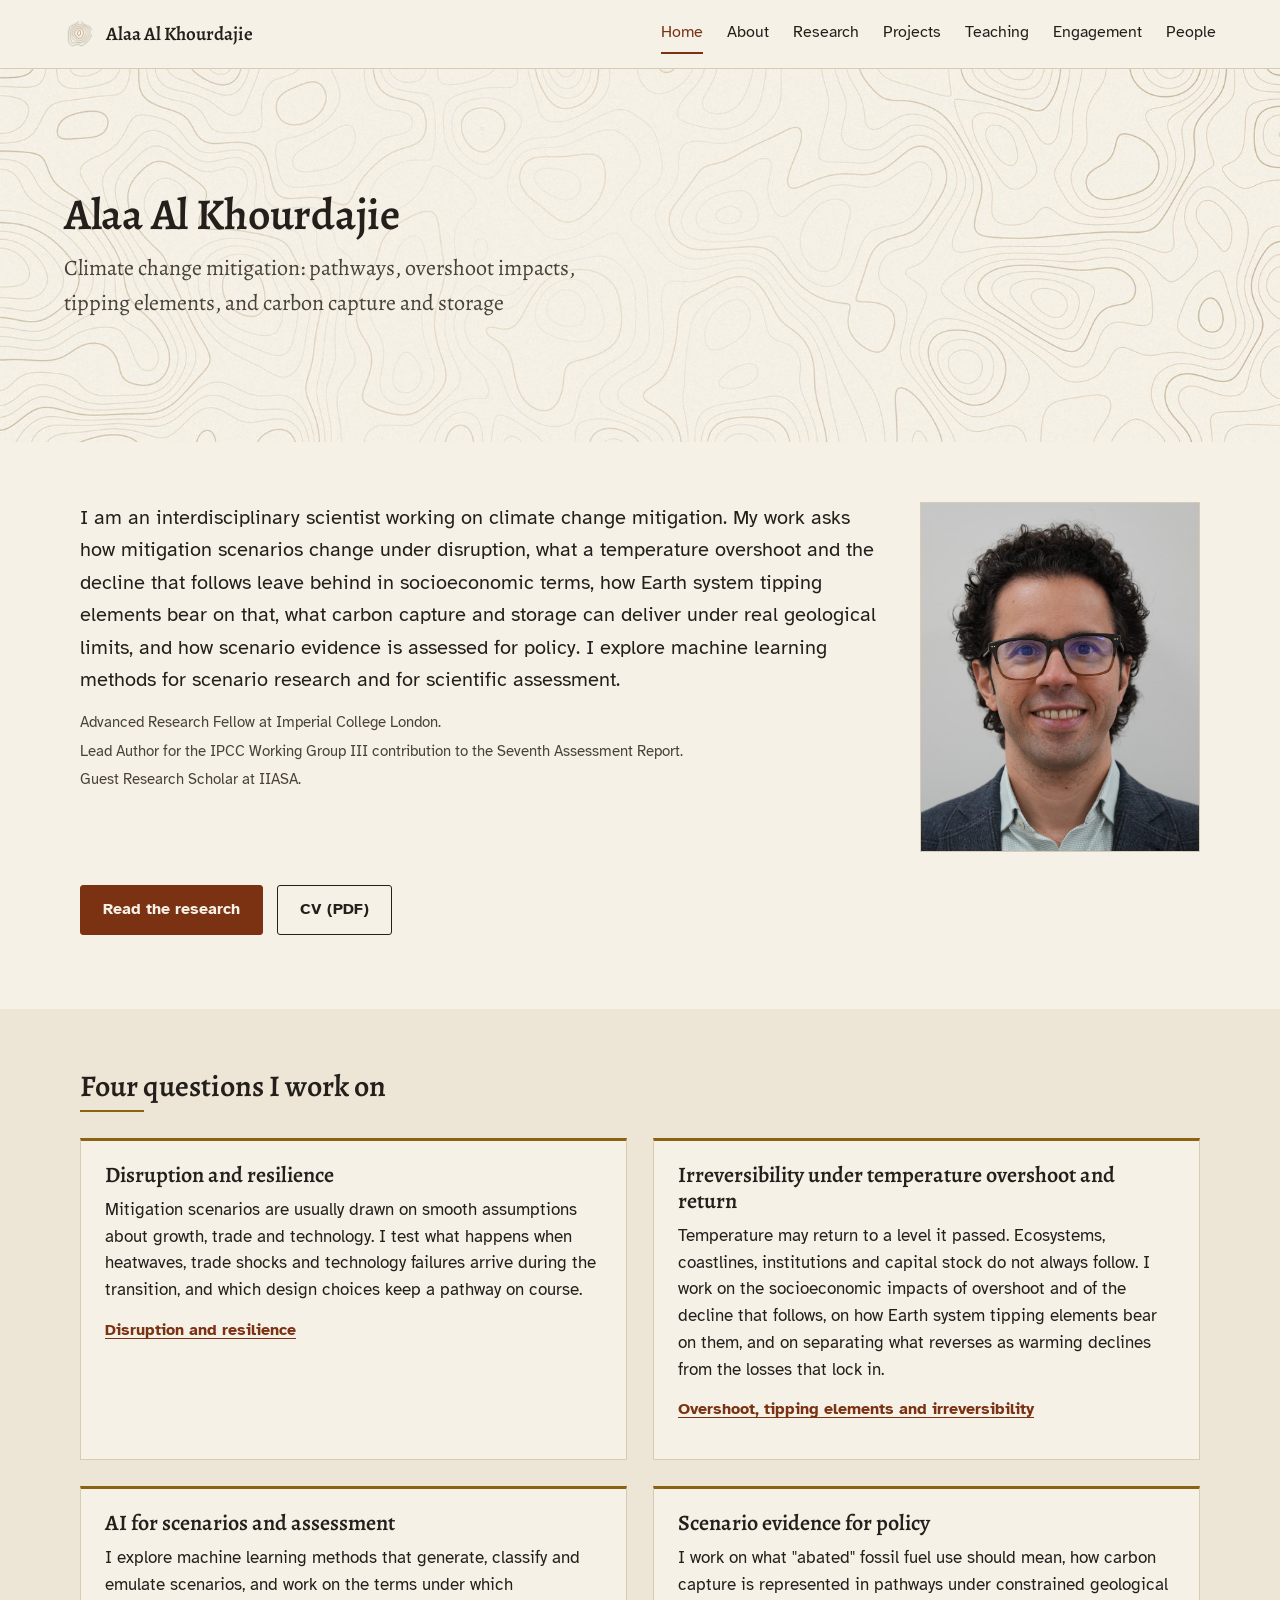
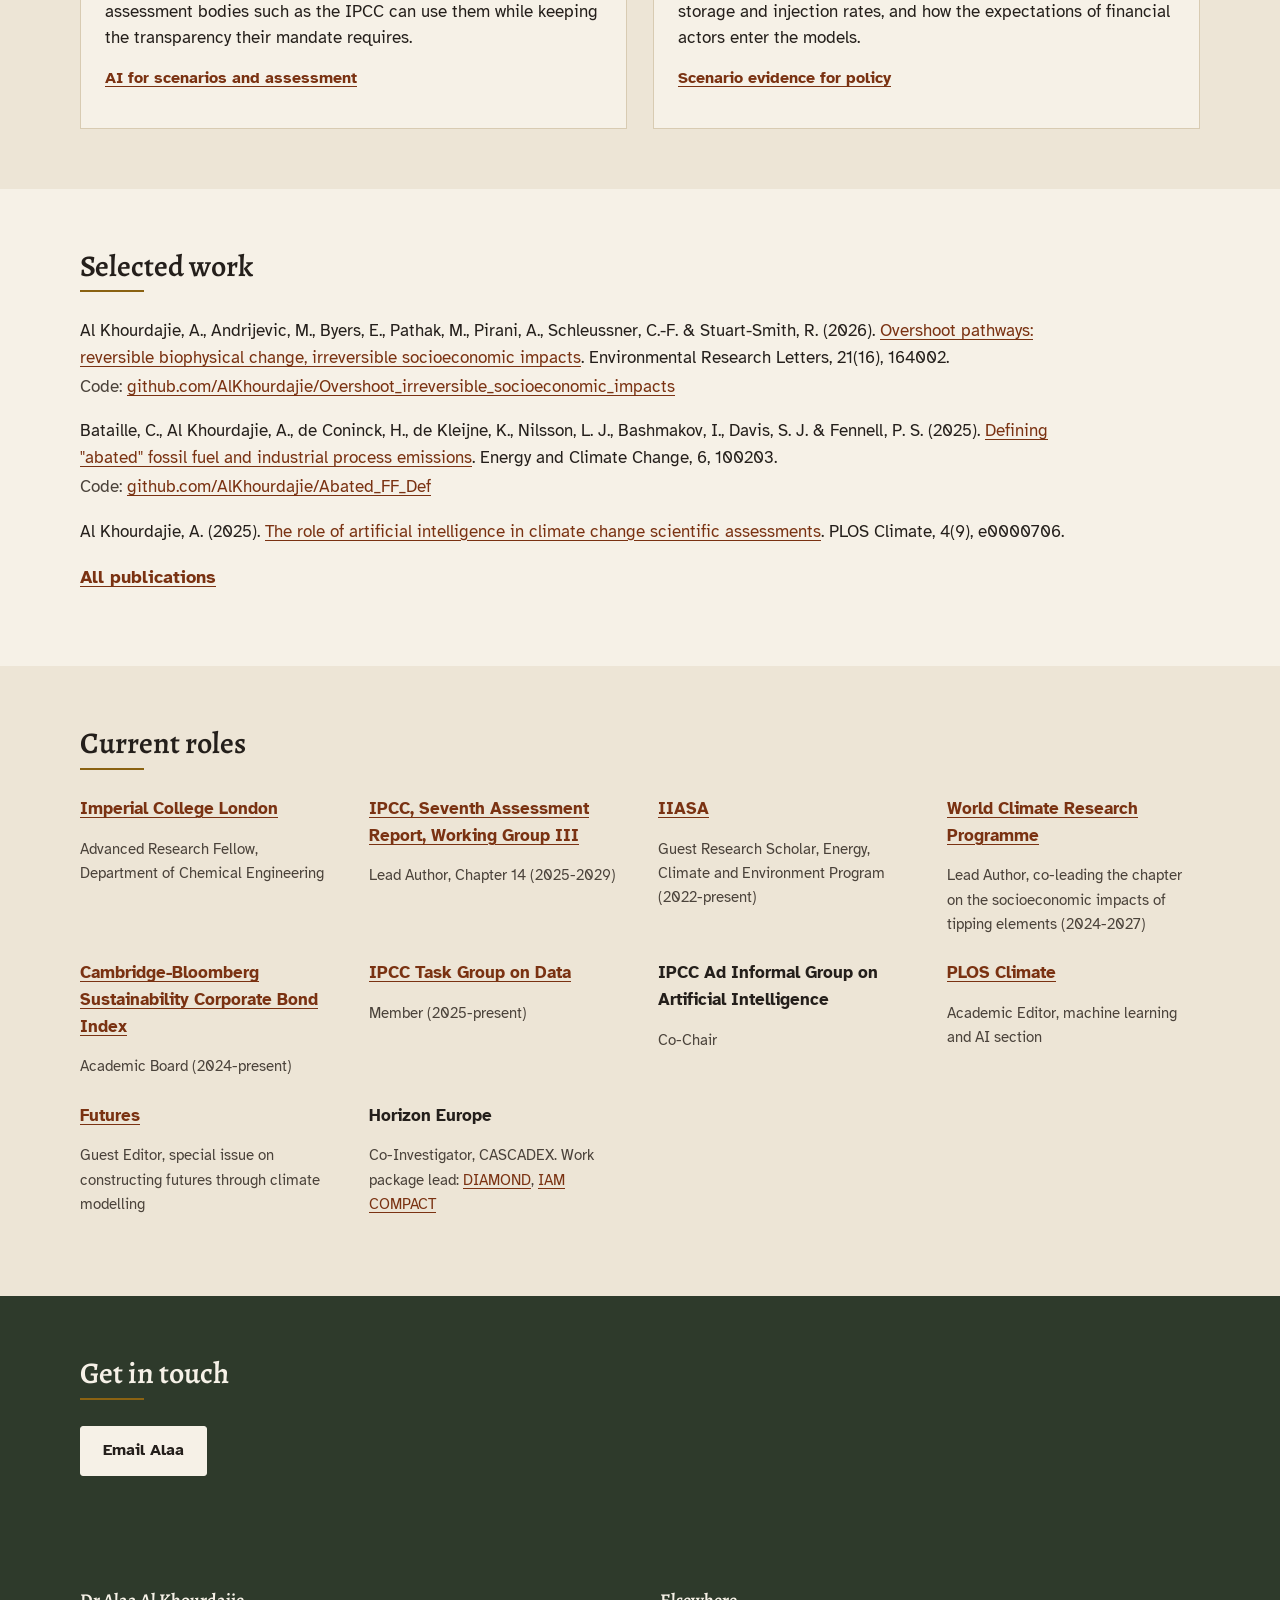
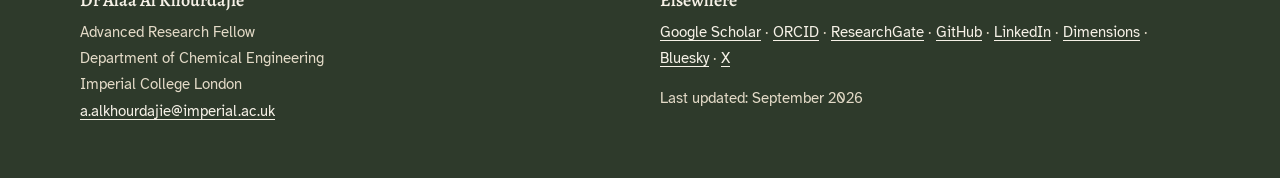
==== commit 4e0dda05: "Update text and links in index.html" ====
--- a/index.html
+++ b/index.html
@@ -62,13 +62,13 @@
       <div class="grid">
         <div class="card">
           <h3>Disruption and resilience</h3>
-          <p>Mitigation pathways are usually drawn on smooth assumptions about growth, trade and technology. I test what happens when heatwaves, trade shocks and technology failures arrive during the transition, and which design choices keep a pathway on course.</p>
+          <p>Mitigation scenarios are usually drawn on smooth assumptions about growth, trade and technology. I test what happens when heatwaves, trade shocks and technology failures arrive during the transition, and which design choices keep a pathway on course.</p>
           <p class="card__link"><a href="research.html">Disruption and resilience</a></p>
         </div>
         <div class="card">
           <h3>Irreversibility under temperature overshoot and return</h3>
           <p>Temperature may return to a level it passed. Ecosystems, coastlines, institutions and capital stock do not always follow. I work on the socioeconomic impacts of overshoot and of the decline that follows, on how Earth system tipping elements bear on them, and on separating what reverses as warming declines from the losses that lock in.</p>
-          <p class="card__link"><a href="research.html">Overshoot and irreversibility</a></p>
+          <p class="card__link"><a href="research.html">Overshoot, tipping elements and irreversibility</a></p>
         </div>
         <div class="card">
           <h3>AI for scenarios and assessment</h3>
@@ -131,7 +131,7 @@
           <p class="meta">Member (2025-present)</p>
         </div>
         <div>
-          <p class="row__title"><strong>IPCC Ad hoc Group on Artificial Intelligence</strong></p>
+          <p class="row__title"><strong>IPCC Ad Informal Group on Artificial Intelligence</strong></p>
           <p class="meta">Co-Chair</p>
         </div>
         <div>
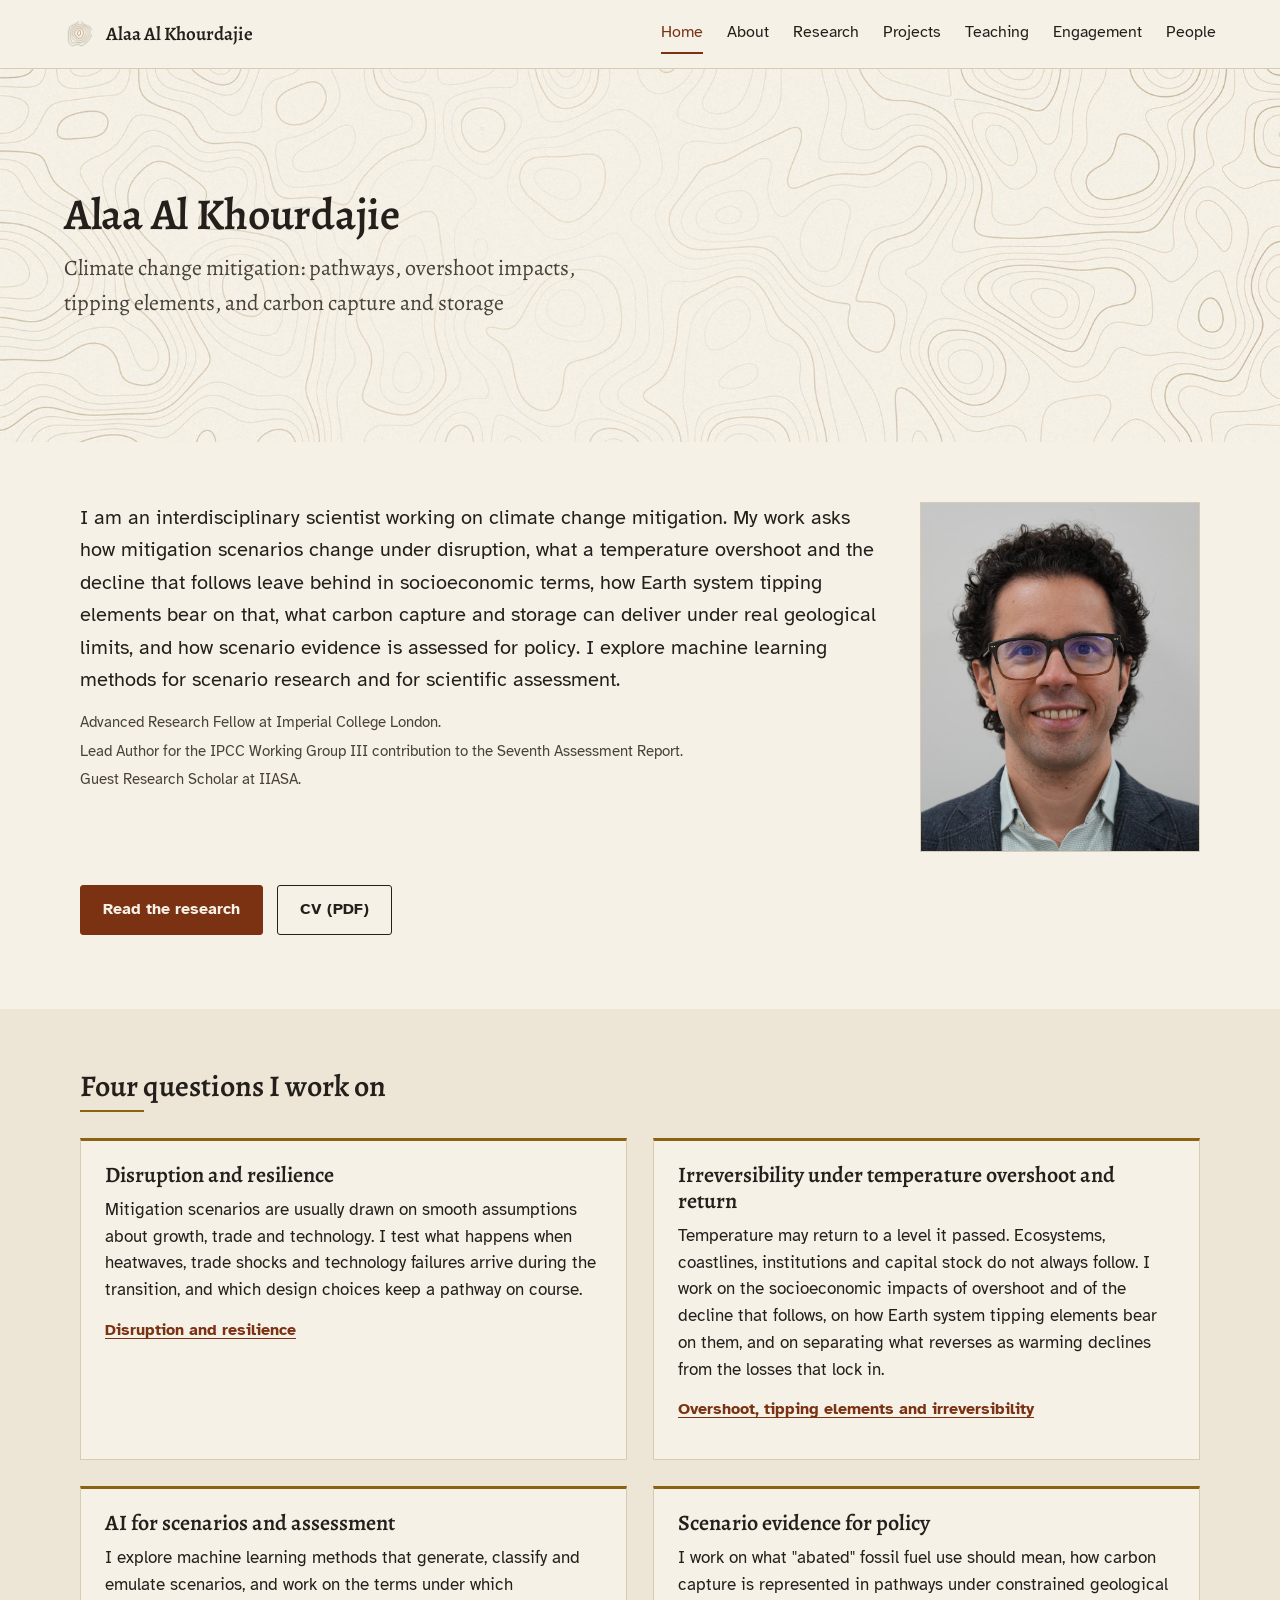
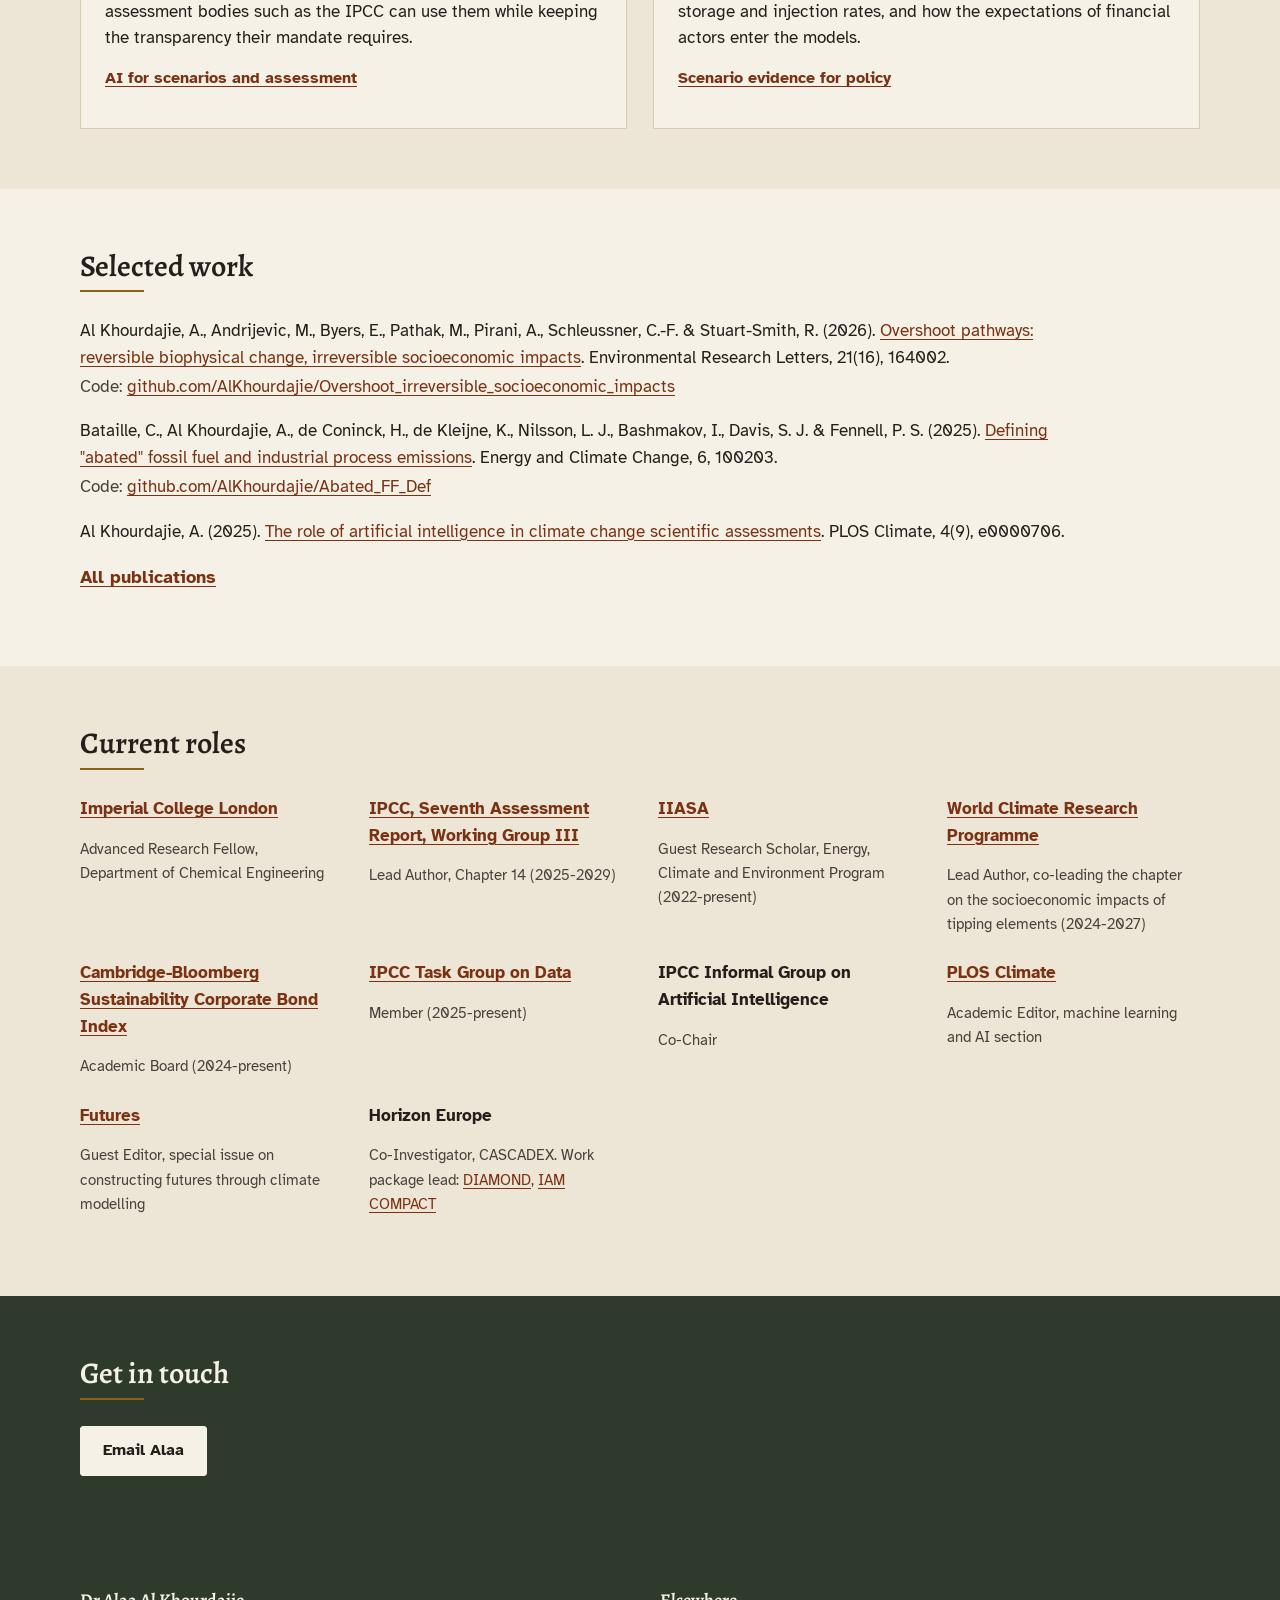
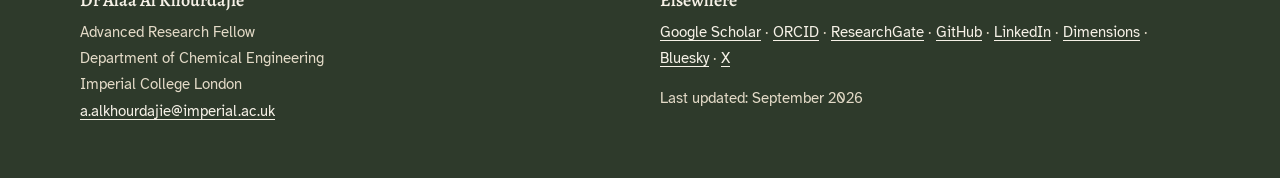
==== commit fb9e3d64: "Add tipping dynamics preprint and sync markdown with the HTML-only edits Adds Hegerl et al. (2026), " ====
--- a/index.html
+++ b/index.html
@@ -43,8 +43,8 @@
       <div class="split">
         <div class="split__text">
           <p class="lede">I am an interdisciplinary scientist working on climate change mitigation. My work asks how mitigation scenarios change under disruption, what a temperature overshoot and the decline that follows leave behind in socioeconomic terms, how Earth system tipping elements bear on that, what carbon capture and storage can deliver under real geological limits, and how scenario evidence is assessed for policy. I explore machine learning methods for scenario research and for scientific assessment.</p>
-          <p class="meta">Advanced Research Fellow at Imperial College London. 
-          <p class="meta">Lead Author for the IPCC Working Group III contribution to the Seventh Assessment Report. 
+          <p class="meta">Advanced Research Fellow at Imperial College London.</p>
+          <p class="meta">Lead Author for the IPCC Working Group III contribution to the Seventh Assessment Report.</p>
           <p class="meta">Guest Research Scholar at IIASA.</p>
         </div>
         <div class="split__aside"><img src="assets/portrait.jpg" alt="Portrait of Alaa Al Khourdajie" width="560"></div>
@@ -131,7 +131,7 @@
           <p class="meta">Member (2025-present)</p>
         </div>
         <div>
-          <p class="row__title"><strong>IPCC Ad Informal Group on Artificial Intelligence</strong></p>
+          <p class="row__title"><strong>IPCC Informal Group on Artificial Intelligence</strong></p>
           <p class="meta">Co-Chair</p>
         </div>
         <div>
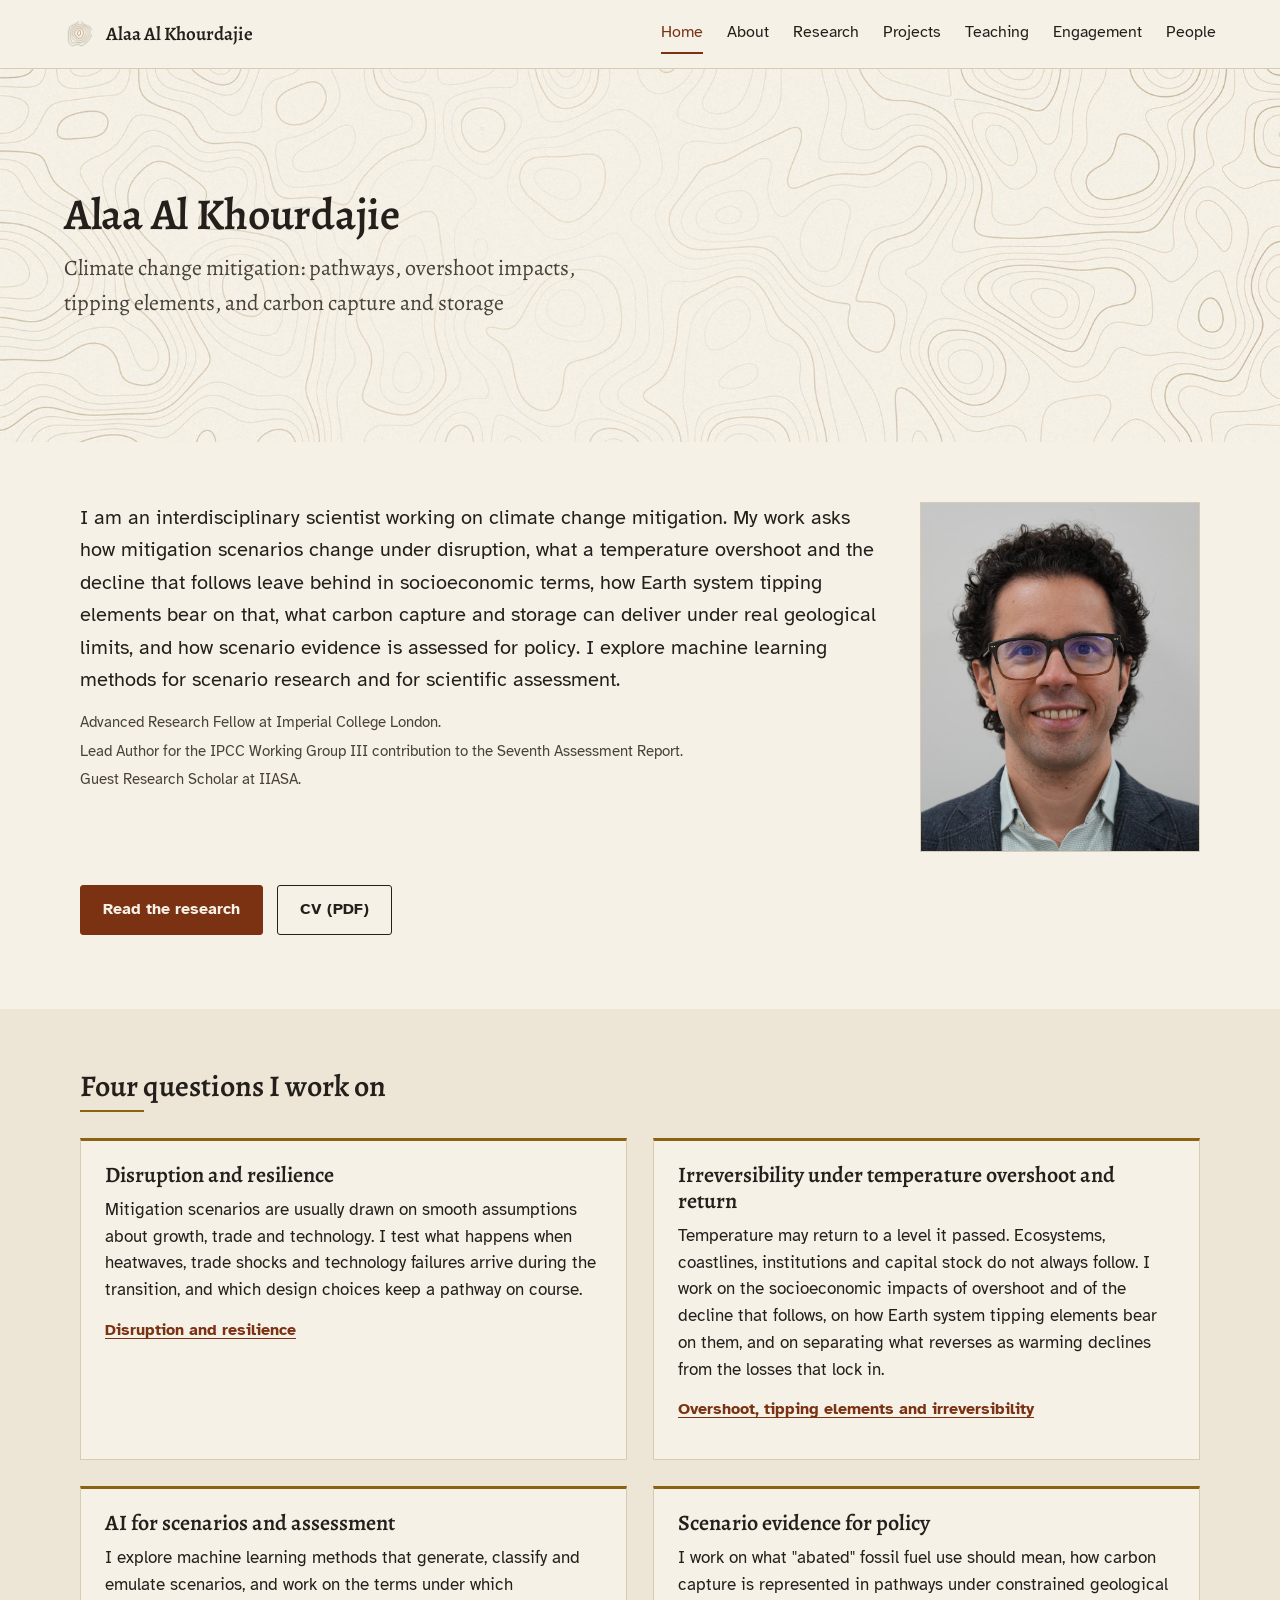
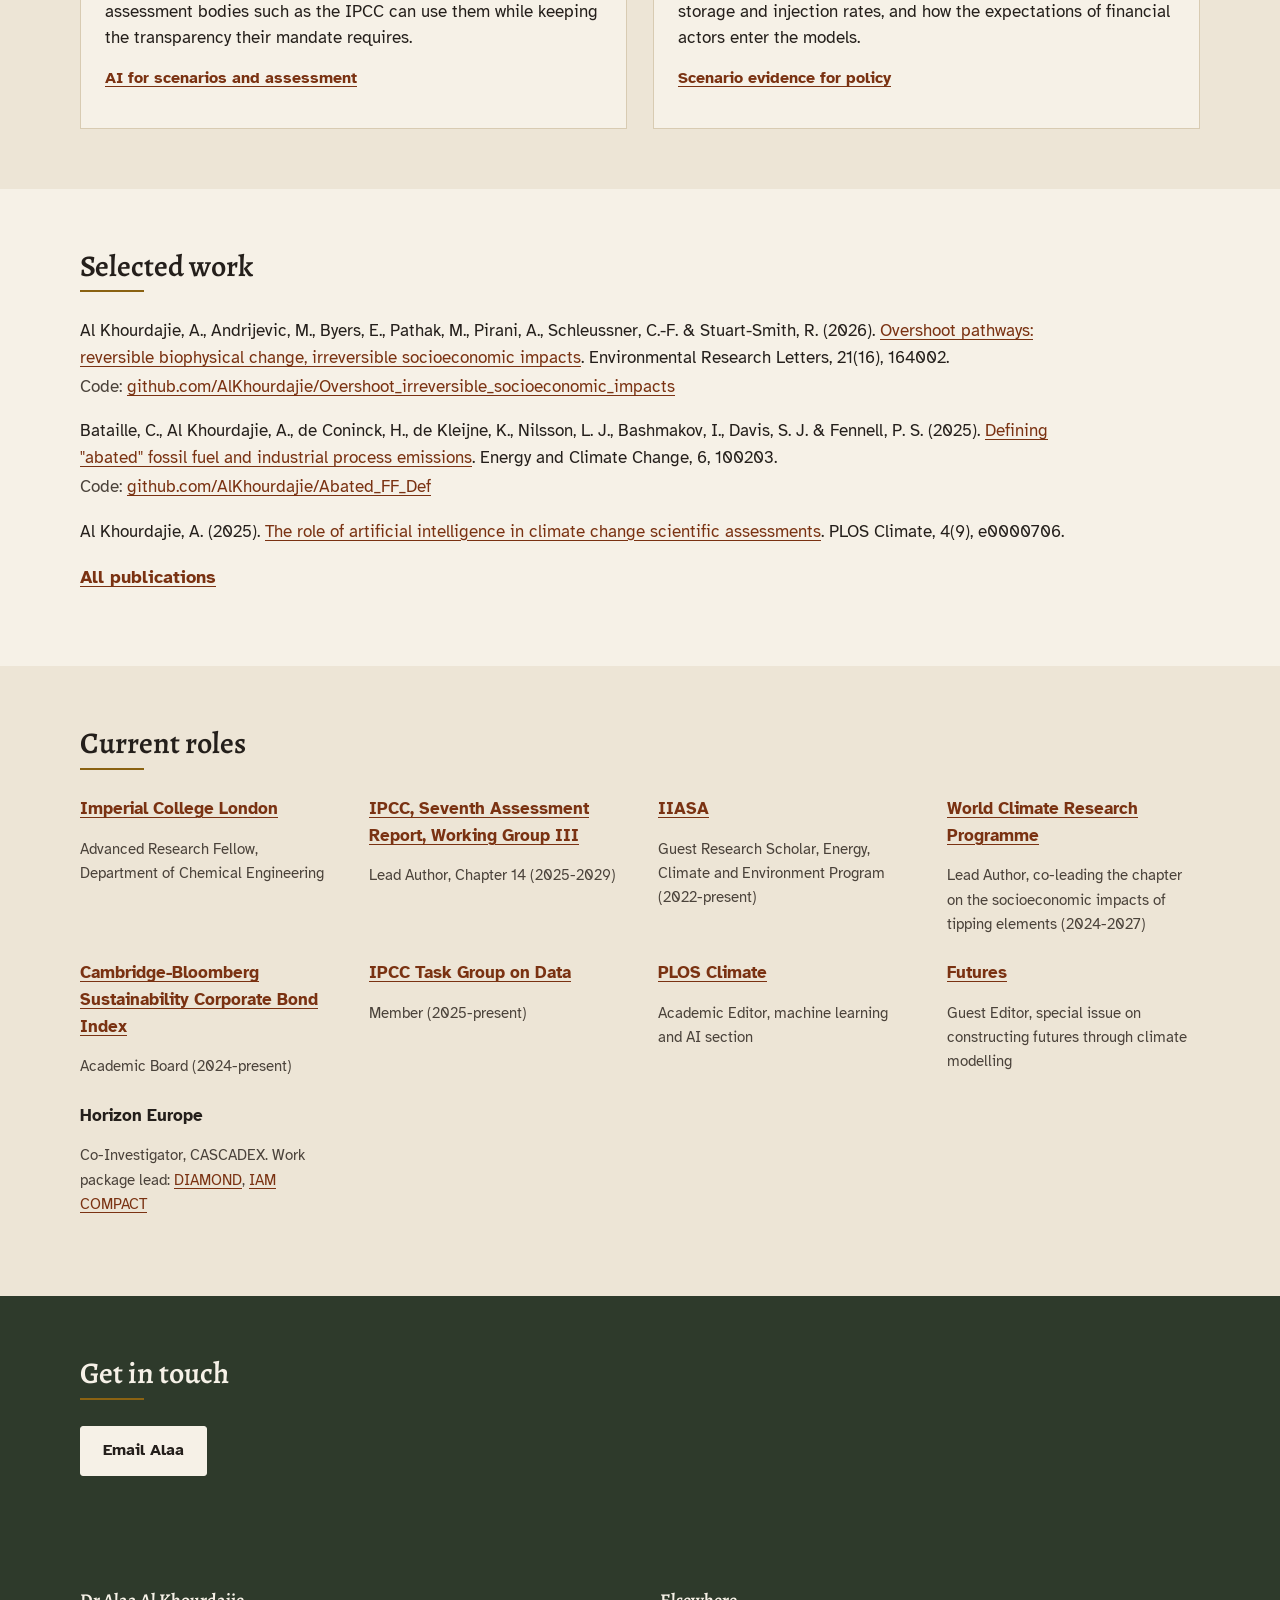
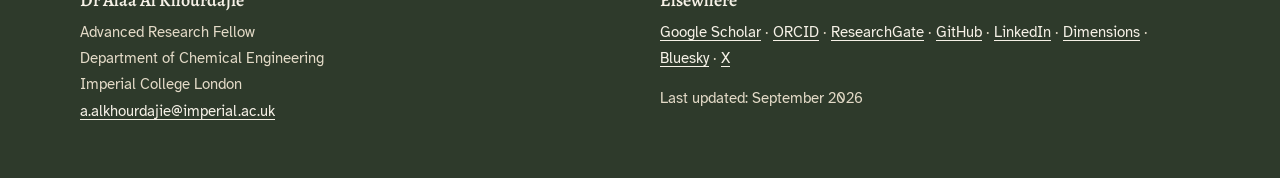
==== commit b05256e7: "Remove IPCC Informal Group on Artificial Intelligence references The role is not confirmed yet, so a" ====
--- a/index.html
+++ b/index.html
@@ -131,10 +131,6 @@
           <p class="meta">Member (2025-present)</p>
         </div>
         <div>
-          <p class="row__title"><strong>IPCC Informal Group on Artificial Intelligence</strong></p>
-          <p class="meta">Co-Chair</p>
-        </div>
-        <div>
           <p class="row__title"><strong><a href="https://journals.plos.org/climate/" target="_blank" rel="noopener">PLOS Climate</a></strong></p>
           <p class="meta">Academic Editor, machine learning and AI section</p>
         </div>
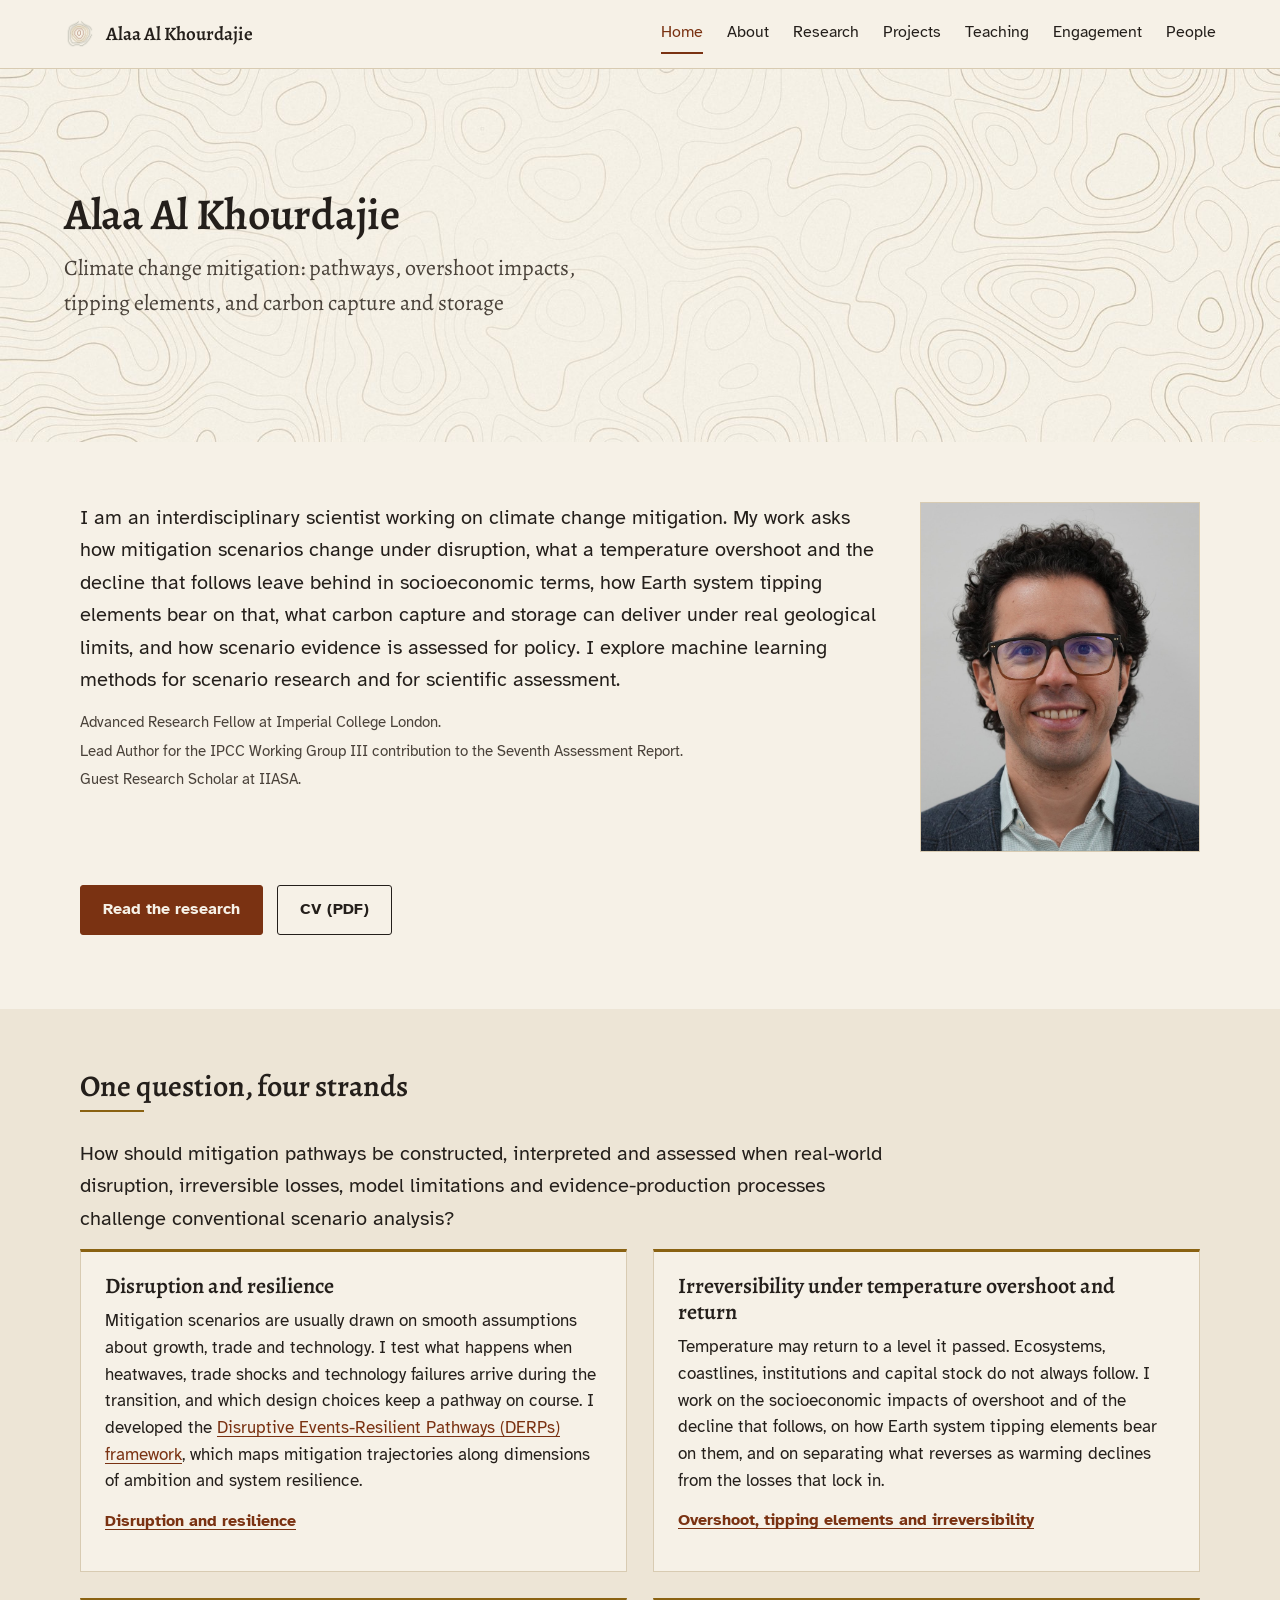
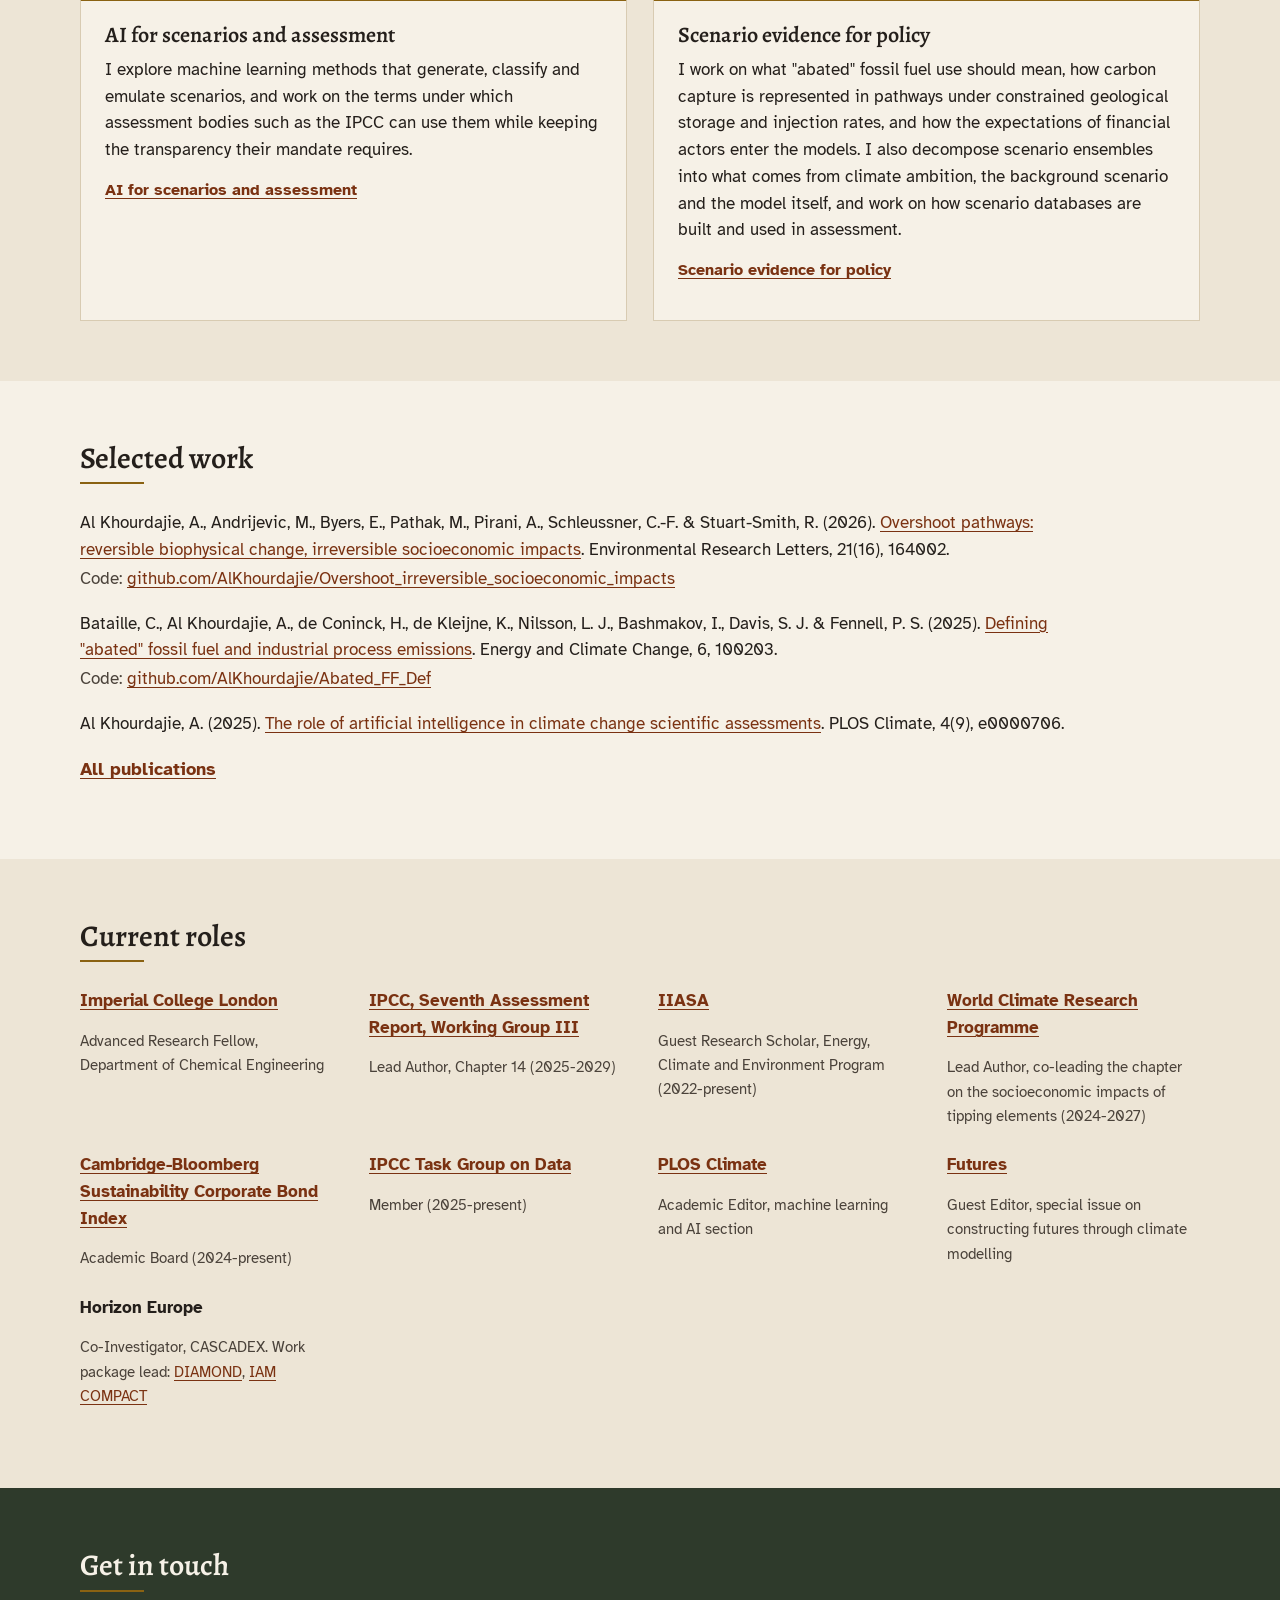
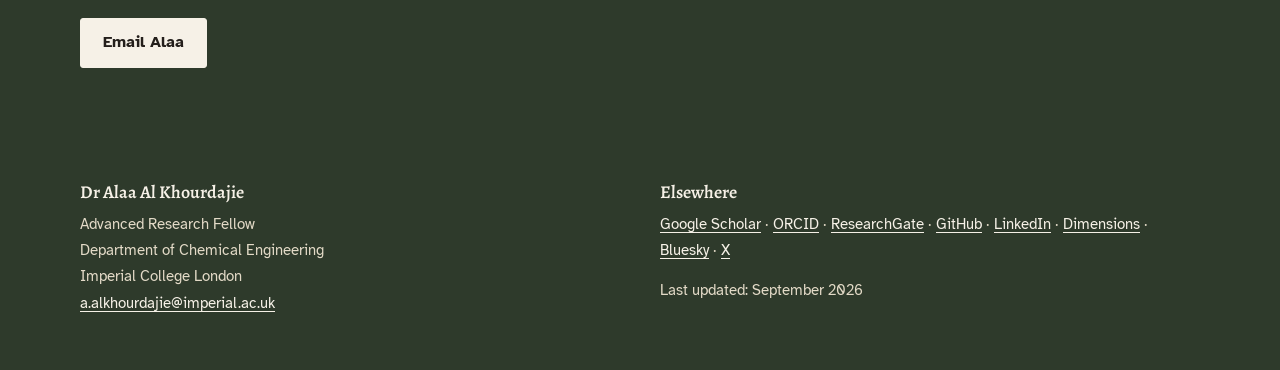
==== commit e7646449: "Frame the research around one question and name the DERPs framework Feedback on the profile: the pro" ====
--- a/index.html
+++ b/index.html
@@ -57,12 +57,13 @@
   </section>
   <section class="section section--2">
     <div class="inner">
-      <h2>Four questions I work on</h2>
+      <h2>One question, four strands</h2>
       <span class="rule-short"></span>
+      <p class="lede">How should mitigation pathways be constructed, interpreted and assessed when real-world disruption, irreversible losses, model limitations and evidence-production processes challenge conventional scenario analysis?</p>
       <div class="grid">
         <div class="card">
           <h3>Disruption and resilience</h3>
-          <p>Mitigation scenarios are usually drawn on smooth assumptions about growth, trade and technology. I test what happens when heatwaves, trade shocks and technology failures arrive during the transition, and which design choices keep a pathway on course.</p>
+          <p>Mitigation scenarios are usually drawn on smooth assumptions about growth, trade and technology. I test what happens when heatwaves, trade shocks and technology failures arrive during the transition, and which design choices keep a pathway on course. I developed the <a href="https://doi.org/10.21203/rs.3.rs-7427967/v1" target="_blank" rel="noopener">Disruptive Events-Resilient Pathways (DERPs) framework</a>, which maps mitigation trajectories along dimensions of ambition and system resilience.</p>
           <p class="card__link"><a href="research.html">Disruption and resilience</a></p>
         </div>
         <div class="card">
@@ -77,7 +78,7 @@
         </div>
         <div class="card">
           <h3>Scenario evidence for policy</h3>
-          <p>I work on what "abated" fossil fuel use should mean, how carbon capture is represented in pathways under constrained geological storage and injection rates, and how the expectations of financial actors enter the models.</p>
+          <p>I work on what "abated" fossil fuel use should mean, how carbon capture is represented in pathways under constrained geological storage and injection rates, and how the expectations of financial actors enter the models. I also decompose scenario ensembles into what comes from climate ambition, the background scenario and the model itself, and work on how scenario databases are built and used in assessment.</p>
           <p class="card__link"><a href="research.html">Scenario evidence for policy</a></p>
         </div>
       </div>
